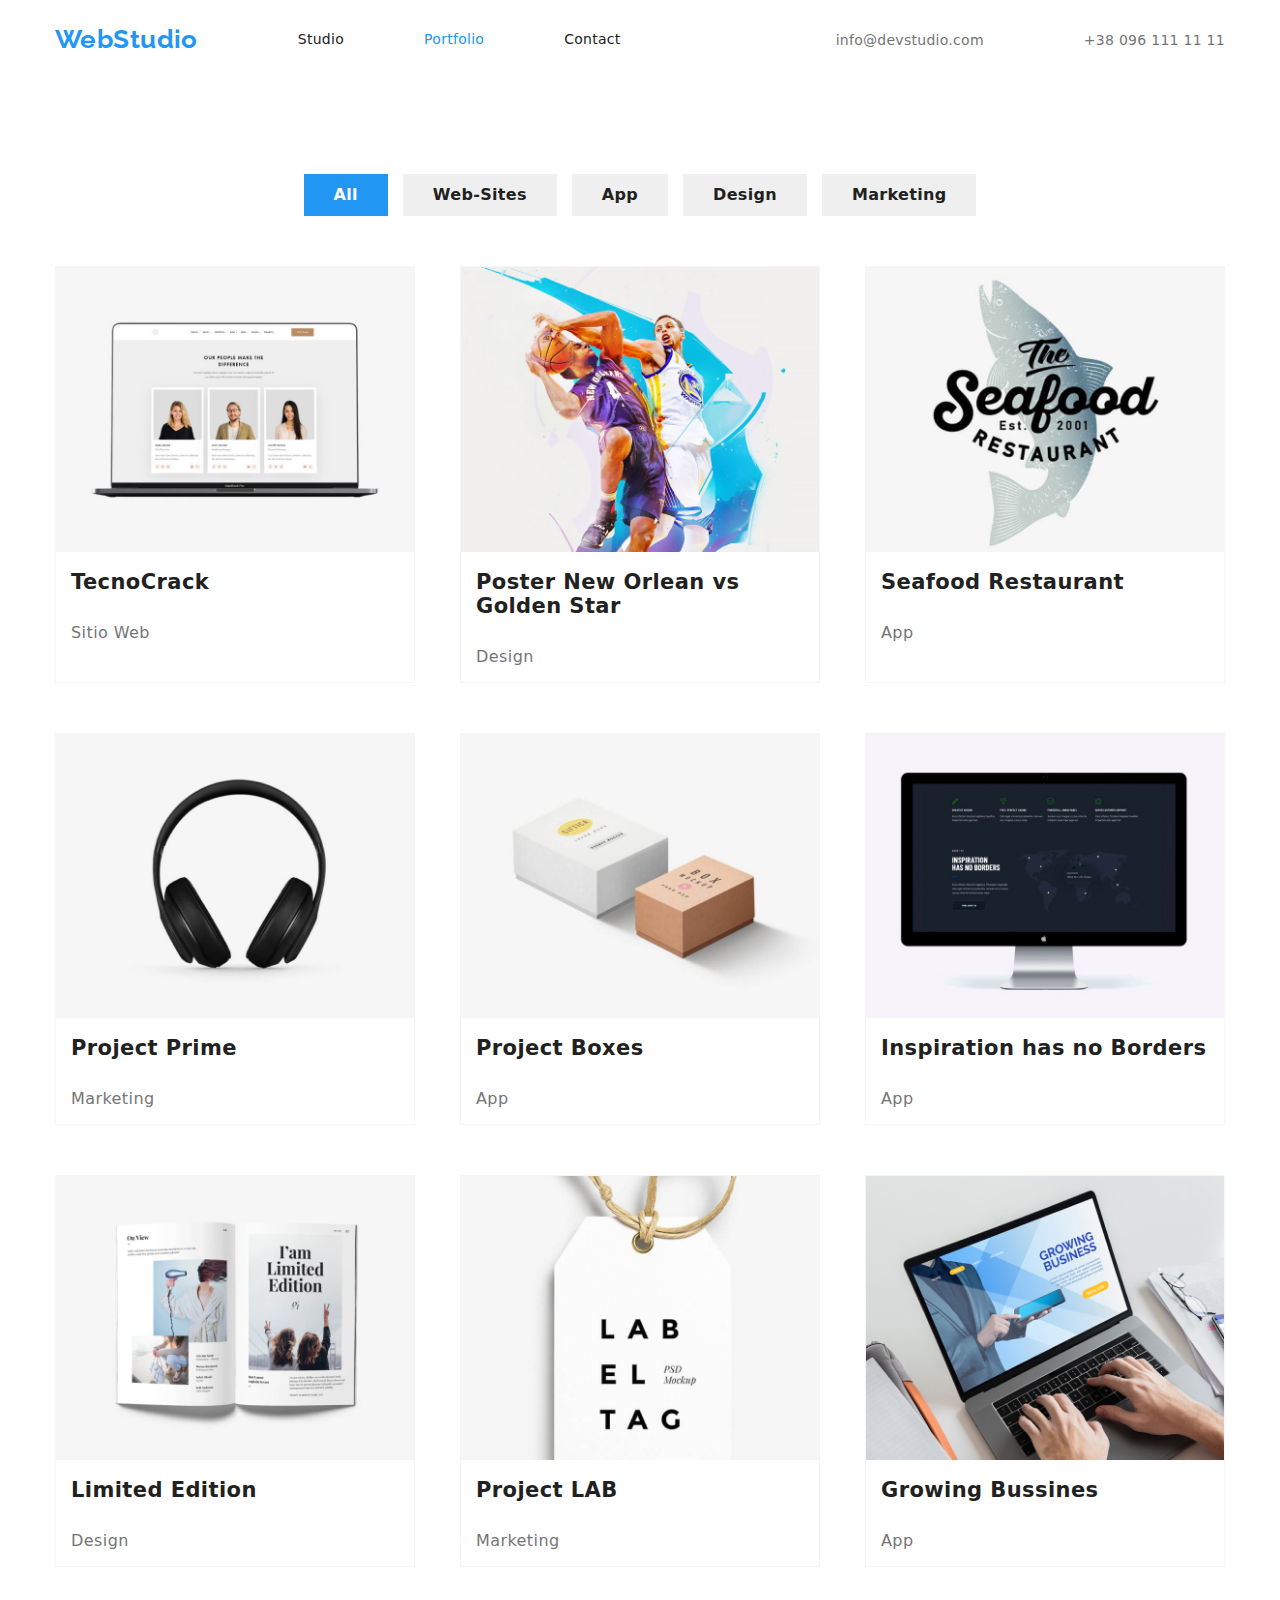
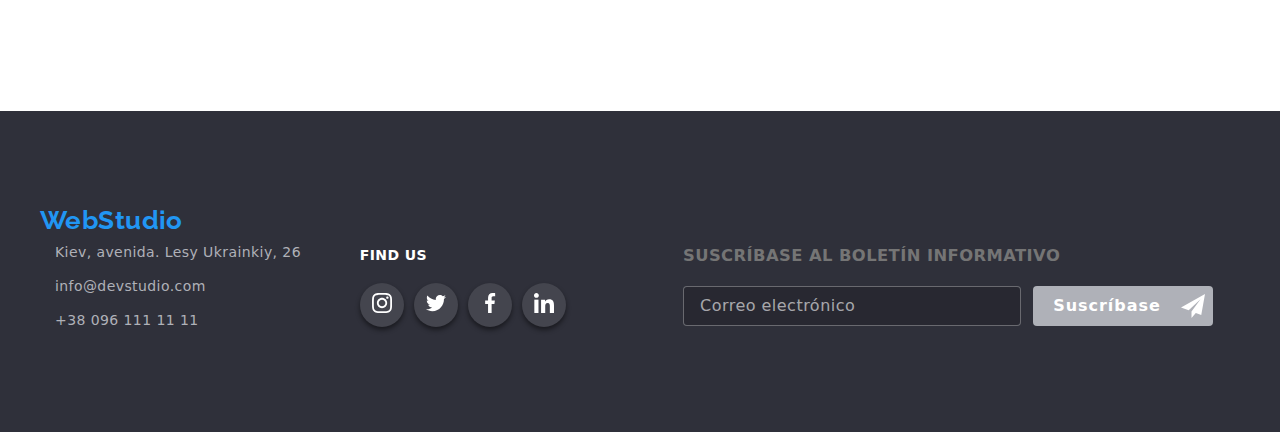
==== portfolio.html @ a37c8a5b "se agrego compnentes sass a goit 7" ====
<!DOCTYPE html>
<html lang="en">
  <head>
    <meta charset="UTF-8" />
    <meta http-equiv="X-UA-Compatible" content="IE=edge" />
    <meta name="viewport" content="width=device-width, initial-scale=1.0" />
    <title>WebStudio</title>
    <link rel="stylesheet" href="./css/main.min.css" />
    <!-- <link rel="stylesheet" href="node_modules/modern-normalize/modern-normalize.css"/> -->
    <link rel="stylesheet" href="./css/modern-normalize.css">
  </head>

  <body class="portfolio-main">
    <!-- Header section -->
    <header class="page-header">
      <div class="container">
        <nav>
          <!-- Logo  -->
          <a class="logo" href="./index.html">WebStudio</a>
          <!-- menu  -->
          <ul class="nav-menu list">
            <li><a class="page" href="./index.html">studio</a></li>
            <li>
              <a class="page current" href="./portfolio.html">portfolio</a>
            </li>
            <li><a class="page" href="">contact</a></li>
          </ul>
        </nav>
        <!-- contacts  -->
        <ul class="contacts-menu list">
          <li>
            <a class="item" href="#">
              <svg class="icon email">
                <use href="./images/SVG/sprite-sheet.svg#email"></use>
              </svg>
              info@devstudio.com
            </a>
          </li>

          <li>
            <a class="item" href="#">
              <svg class="icon smartphone">
                <use href="./images/SVG/sprite-sheet.svg#smartphone"></use>
              </svg>
              +38 096 111 11 11
            </a>
          </li>
        </ul>
      </div>
    </header>

    <main>
      <section class="portfolio">
        <div class="container">
          <!-- Menu tabs  -->
          <ul class="menu list">
            <li><button class="button current" type="button">All</button></li>
            <li><button class="button" type="button">Web-Sites</button></li>
            <li><button class="button" type="button">App</button></li>
            <li><button class="button" type="button">Design</button></li>
            <li><button class="button" type="button">Marketing</button></li>
          </ul>

          <!-- card list  -->
          <ul class="list cards">
            <li>
              <a href="#" class="link">
                <div class="box">
                  <img
                    src="./images/img_portfolio1.jpg"
                    alt="TecnoCrack website"
                    width="370"
                  />

                  <div class="overlay">
                    <p>
                      <code
                        >Technoduck is a state-of-the-art coronavirus
                        distribution platform. Companies use this platform for
                        hola espionage and attacks on competitors' secure
                        servers.</code
                      >
                    </p>
                  </div>
                </div>

                <h2 class="portfolio-title">TecnoCrack</h2>
                <p class="portfolio-text">Sitio Web</p>
              </a>
            </li>

            <li>
              <a href="#" class="link">
                <div class="box">
                  <img
                    src="./images/img_portfolio2.jpg"
                    alt="Poster New Orlean vs Golden Star"
                    width="370%"
                  />

                  <div class="overlay"></div>
                </div>

                <h2 class="portfolio-title">
                  Poster New Orlean vs Golden Star
                </h2>
                <p class="portfolio-text">Design</p>
              </a>
            </li>

            <li>
              <a href="#" class="link">
                <div class="box">
                  <img
                    src="./images/img_portfolio3.jpg"
                    alt="Seafood Restaurant App"
                    width="370%"
                  />

                  <div class="overlay"></div>
                </div>

                <h2 class="portfolio-title">Seafood Restaurant</h2>
                <p class="portfolio-text">App</p>
              </a>
            </li>

            <li>
              <a href="#" class="link">
                <div class="box">
                  <img
                    src="./images/img_portfolio4.jpg"
                    alt="Project Prime Marketing"
                    width="370%"
                  />

                  <div class="overlay"></div>
                </div>

                <h2 class="portfolio-title">Project Prime</h2>
                <p class="portfolio-text">Marketing</p>
              </a>
            </li>

            <li>
              <a href="#" class="link">
                <div class="box">
                  <img
                    src="./images/img_portfolio5.jpg"
                    alt="Project Prime Marketing"
                    width="370%"
                  />

                  <div class="overlay"></div>
                </div>

                <h2 class="portfolio-title">Project Boxes</h2>
                <p class="portfolio-text">App</p>
              </a>
            </li>

            <li>
              <a href="#" class="link">
                <div class="box">
                  <img
                    src="./images/img_portfolio6.jpg"
                    alt="Project Prime Marketing"
                    width="370%"
                  />

                  <div class="overlay"></div>
                </div>
                <h2 class="portfolio-title">Inspiration has no Borders</h2>
                <p class="portfolio-text">App</p>
              </a>
            </li>

            <li>
              <a href="#" class="link">
                <div class="box">
                  <img
                    src="./images/img_portfolio7.jpg"
                    alt="Project Prime Marketing"
                    width="370%"
                  />

                  <div class="overlay"></div>
                </div>
                <h2 class="portfolio-title">Limited Edition</h2>
                <p class="portfolio-text">Design</p>
              </a>
            </li>

            <li>
              <a href="#" class="link">
                <div class="box">
                  <img
                    src="./images/img_portfolio8.jpg"
                    alt="Project Prime Marketing"
                    width="370%"
                  />

                  <div class="overlay"></div>
                </div>
                <h2 class="portfolio-title">Project LAB</h2>
                <p class="portfolio-text">Marketing</p>
              </a>
            </li>

            <li>
              <a href="#" class="link">
                <div class="box">
                  <img
                    src="./images/img_portfolio9.jpg"
                    alt="Project Prime Marketing"
                    width="370%"
                  />

                  <div class="overlay"></div>
                </div>
                <h2 class="portfolio-title">Growing Bussines</h2>
                <p class="portfolio-text">App</p>
              </a>
            </li>
          </ul>
        </div>
      </section>
    </main>

    <footer>
      <a class="logo" href="">WebStudio</a>
      <div class="container">
        <address>
          <ul>
            <li>
              <a
                class="contact"
                href="#"
                target="_blank"
                rel="noopener noreferrer"
                >Kiev, avenida. Lesy Ukrainkiy, 26</a
              >
            </li>
            <li>
              <a class="contact" href="mailto:info@devstudio.com"
                >info@devstudio.com</a
              >
            </li>
            <li>
              <a class="contact" href="tel:380961111111">+38 096 111 11 11</a>
            </li>
          </ul>
        </address>
        <aside>
          <p>FIND US</p>
          <ul>
            <li>
              <a href="#">
                <svg class="icon" width="20" height="20">
                  <use href="./images/SVG/icons.svg#instagram"></use>
                </svg>
              </a>
            </li>
            <li>
              <a href="#">
                <svg class="icon" width="20" height="20">
                  <use href="./images/SVG/icons.svg#twitter"></use>
                </svg>
              </a>
            </li>
            <li>
              <a href="#">
                <svg class="icon" width="20" height="20">
                  <use href="./images/SVG/icons.svg#facebook"></use>
                </svg>
              </a>
            </li>
            <li>
              <a href="#">
                <svg class="icon" width="20" height="20">
                  <use href="./images/SVG/icons.svg#linkedin"></use>
                </svg>
              </a>
            </li>
          </ul>
        </aside>

        <aside class="subscribe">
          <h3 id="subscribe">SUSCRÍBASE AL BOLETÍN INFORMATIVO</h3>
          <form class="subscribe_form" name="subscribe_form" autocomplete="on">
            <label for="subs-email"></label>
            <input
              id="subs_email"
              class="subs__email"
              type="email"
              name="subs_email"
              placeholder="Correo electrónico"
            />
            <button class="subs__button" type="submit">
              Suscríbase
              <svg
                class="subs__icon"
                xmlns="http://www.w3.org/2000/svg"
                width="24px"
                height="24px"
              >
                <use href="./images/SVG/icons.svg#sendicon"></use>
              </svg>
            </button>
          </form>
        </aside>
      </div>
    </footer>
  </body>
</html>
---- css/main.min.css ----
@import url("https://fonts.googleapis.com/css2?family=Raleway:wght@700&display=swap");
@import url("https://fonts.googleapis.com/css2?family=Roboto:wght@400;500;700;900&display=swap");
/*  variables root colores  */
:root {
  --accent-color: #2196f3;
  --accent-color-hover: #188ce8;
  --background-black-1: #21303a;
  --background-black-2: #2f303a;
  --background-black-240Perc: hsla(235, 10%, 21%, 0.4);
  --primary-black-color: #212121;
  --primary-text-color: #757575;
  --primary-white-color: #ffffff;
  --primary-white-60Perc: hsla(0, 0%, 100%, 0.6);
  --primary-white-10Perc: hsla(0, 0%, 100%, 0.1);
  --gray-1: #f5f4fa;
  --gray-2: #afb1b8;
  --black-1: #000000;
  --container-padding: calc((100% - 1200px) / 2);
}

/* ----------- Benefits section ----------- */
.benefits .container .benefits-list {
  flex-wrap: wrap;
  align-items: flex-start;
  justify-content: space-between;
  display: flex;
}
.benefits .container .benefits-list li {
  list-style: none;
  width: 270px;
}
.benefits .container .benefits-list li div {
  display: flex;
  align-items: center;
  justify-content: center;
  background-color: var(--gray-1);
  border-radius: 15px;
  height: 120px;
  margin-bottom: 15px;
  width: 270px;
}
.benefits .container .benefits-list li div .icon-benefit {
  width: 70px;
  height: 70px;
}

.benefits .container .benefits-list .benefits .container .benefits-list li .title {
  height: 50px;
  text-transform: uppercase;
  color: var(--primary-black-color);
}

/****************************************efecto cajas superposicion****/
.box {
  position: relative;
  margin-left: auto;
  margin-right: auto;
  overflow: hidden;
}
.box:hover .overlay {
  transform: translatex(0);
}

.overlay {
  position: absolute;
  top: 0;
  left: 0;
  width: 100%;
  height: 100%;
  background: rgba(33, 150, 243, 0.9);
  transform: translatey(110%);
  transition: transform 250ms cubic-bezier(0.4, 0, 0.2, 1);
}
.overlaycode {
  font-family: "Roboto";
  font-style: normal;
  font-weight: 400;
  font-size: 18px;
  line-height: 28px;
  /* or 156% */
  letter-spacing: 0.03em;
  color: #ffffff;
}

/*estilo botones */
.button-primary {
  cursor: pointer;
  background-color: var(--accent-color);
  color: var(--primary-white-color);
  font-size: 16px;
  font-weight: 700;
  border: none;
  outline: none;
  text-transform: capitalize;
  padding: 10px 20px;
}
.button-primary:hover {
  background-color: var(--accent-color-hover);
}

/*----------- Regular Costumers -----------*/
.customers .container h2 {
  color: var(--primary-black-color);
  font-size: 32px;
  font-weight: 700px;
  padding: 30px 0;
  text-align: center;
}

.customers .container ul {
  display: flex;
  align-items: center;
  justify-content: space-between;
  list-style: none;
}
.customers .container ul li {
  display: flex;
  align-items: center;
  justify-content: center;
  flex-wrap: wrap;
  border: solid 1px var(--gray-2);
  border-radius: 5px;
  cursor: pointer;
  height: 92px;
  width: 170px;
}
.customers .container ul li:hover {
  border: solid 1px var(--accent-color);
}

.customers .container ul li .icon-customer {
  fill: var(--gray-2);
}

.customers .container ul li:hover .icon-customer {
  fill: var(--accent-color);
}

/*----------- footer section ----------- */
footer {
  padding: 94px var(--container-padding);
  background-color: var(--background-black-2);
}
footer .container {
  display: flex;
  align-items: flex-start;
  justify-content: space-between;
  align-items: center;
  height: 100%;
  gap: 20px;
}
footer .container aside p {
  color: var(--primary-white-color);
  font-weight: 700;
  margin-bottom: 20px;
}
footer .container aside ul {
  display: flex;
  align-items: center;
  list-style: none;
  gap: 10px;
}
footer .container aside ul li {
  display: flex;
  align-items: center;
  justify-content: center;
  background-color: var(--primary-white-10Perc);
  border-radius: 25px;
  box-shadow: hsla(0deg, 0%, 0%, 0.479) 0 3px 5px;
  cursor: pointer;
  height: 44px;
  width: 44px;
}
footer .container aside ul li .icon {
  fill: var(--primary-white-color);
}
footer .container aside ul li:hover {
  background-color: var(--accent-color);
}
footer .container address ul {
  list-style: none;
}
footer .container .logo {
  padding-left: 15px;
  color: var(--primary-white-color);
}
footer .container .logo:hover {
  color: var(--accent-color);
}

footer .container address .contact {
  display: block;
  color: var(--gray-2);
  font-style: normal;
  font-weight: 400;
  font-size: 14px;
  line-height: 1.71;
  text-decoration: none;
  padding: 5px 0;
}
footer .container address .contact:hover {
  color: var(--primary-white-color);
}

/* ----------- Header section ----------- */
header {
  height: 80px;
}
header .container {
  display: flex;
  justify-content: space-between;
  align-items: center;
  height: 100%;
}
header .container nav {
  display: flex;
  align-items: center;
  gap: 100px;
}
header .container nav .logo {
  color: var(--accent-color);
  font-family: "Raleway", sans-serif;
  font-size: 26px;
  font-weight: 700;
  line-height: 1.2;
  text-decoration: none;
}
header .container nav .nav-menu {
  display: flex;
  list-style: none;
  gap: 80px;
}
header .container nav .nav-menu .page {
  color: var(--primary-black-color);
  font-weight: 500;
  font-size: 14px;
  line-height: 1.4;
  letter-spacing: 0.02em;
  text-decoration: none;
  text-transform: capitalize;
}
header .container .contacts-menu {
  display: flex;
  list-style: none;
  gap: 80px;
}
header .container .contacts-menu li .item {
  display: flex;
  align-items: center;
  gap: 10px;
  color: var(--primary-text-color);
  font-weight: 500;
  font-size: 14px;
  line-height: 20px;
  letter-spacing: 0.02em;
  text-decoration: none;
  height: 20px;
}
header .container .contacts-menu li .item .icon.email {
  fill: var(--primary-text-color);
  width: 20px;
  height: 12px;
}
header .container .contacts-menu li .item .icon.smartphone {
  fill: var(--primary-text-color);
  width: 10px;
  height: 17px;
}

header .container nav .nav-menu .page:hover,
header .container nav .nav-menu .page:focus,
header .container nav .nav-menu .page.current,
header .container .contacts-menu li .item:hover,
header .container .contacts-menu li .item:focus,
header .container .contacts-menu li .item:hover .icon {
  color: var(--accent-color);
  fill: #03a9f4;
}

/* ----------- Hero section ----------- */
.hero {
  background: url("../images/img_hero.jpg");
  background-blend-mode: overlay;
  padding: 200px var(--container-padding);
  position: relative;
  text-align: center;
}
.hero .hero-title {
  width: 500px;
  margin: 20px auto;
  color: var(--primary-white-color);
  font-size: 44px;
  text-transform: capitalize;
  position: relative;
  z-index: 2;
}
.hero .hero button {
  /* position: relative;  */
  /* margin: 8px; */
  z-index: 2;
}
.hero .overlay {
  position: absolute;
  top: 0;
  left: 0;
  background-color: var(--background-black-240Perc);
  height: 100%;
  width: 100%;
}

/*************ventana modal***************************/
.backdrop {
  width: 100%;
  height: 100%;
  z-index: 2;
  background-color: rgba(0, 0, 0, 0.5);
  transition: opacity 250ms cubic-bezier(0.4, 0, 0.2, 1), visibility 250ms cubic-bezier(0.4, 0, 0.2, 1);
  position: fixed;
  top: 0;
  left: 0;
}

.backdrop.is-hidden {
  visibility: hidden;
  opacity: 0;
  pointer-events: none;
}

.modal {
  width: 528px;
  height: 598px;
  background-color: #fff;
  box-shadow: 0px 1px 3px rgba(0, 0, 0, 0.12), 0px 1px 1px rgba(0, 0, 0, 0.14), 0px 2px 1px rgba(0, 0, 0, 0.2);
  border-radius: 4px;
  position: absolute;
  top: 20px;
  left: 50%;
  transform: translateX(-50%);
  z-index: 3;
}

.modal__close {
  font-weight: 500;
  background-color: var(--gray-1);
  width: 30px;
  height: 30px;
  border: 1px solid rgba(0, 0, 0, 0.1);
  border-radius: 50%;
  cursor: pointer;
  position: absolute;
  top: 8px;
  right: 8px;
}

.modal__close:hover {
  color: var(--accent-color);
}

.form {
  display: flex;
  flex-direction: column;
  margin: 40px;
  position: relative;
}

.form-title {
  font-weight: 700;
  font-size: 20px;
  text-align: center;
  line-height: 23px;
  letter-spacing: 0.03em;
  margin-bottom: 12px;
}

.form__label {
  font-weight: 400;
  font-size: 12px;
  line-height: 14px;
  letter-spacing: 0.01em;
  color: var(--gray-2);
}

.form__input {
  border: 1px solid rgba(33, 33, 33, 0.2);
  border-radius: 4px;
  width: 448px;
  height: 40px;
  padding-left: 42px;
  padding-right: 5px;
  margin-top: 4px;
  margin-bottom: 10px;
  outline: none;
}

.form__person-icon {
  position: absolute;
  left: 15px;
  top: 67px;
  fill: var(--primary-text-color);
}

.form__tel-icon {
  position: absolute;
  left: 15px;
  top: 135px;
  fill: var(--primary-text-color);
}

.form__envelope-icon {
  position: absolute;
  left: 15px;
  top: 203px;
  fill: var(--primary-text-color);
}

.form__input:hover,
.form__input:focus {
  border: 1px solid var(--accent-color);
}

.form__input:hover + .form__person-icon,
.form__input:focus + .form__person-icon {
  fill: var(--accent-color);
}

.form__input:hover + .form__tel-icon,
.form__input:focus + .form__tel-icon {
  fill: var(--accent-color);
}

.form__input:hover + .form__envelope-icon,
.form__input:focus + .form__envelope-icon {
  fill: var(--accent-color);
}

.form__textarea {
  border: 1px solid var(--gray-2);
  border-radius: 4px;
  width: 448px;
  height: 120px;
  padding: 12px 16px;
  margin-top: 4px;
  resize: vertical;
  outline: none;
}

.form__textarea::placeholder {
  font-weight: 400;
  font-size: 12px;
  line-height: 14px;
  letter-spacing: 0.01em;
  color: var(--primary-text-color);
}

.form__textarea:hover,
.form__textarea:focus {
  border: 1px solid var(--accent-color);
}

.form__tyc {
  display: flex;
  justify-content: center;
  align-items: flex-start;
  margin-top: 25px;
  margin-left: 20px;
}

.form__checkbox {
  width: 20px;
  height: 19px;
  margin-top: 1px;
  margin-right: 9px;
}

.form__checkbox:checked::before {
  content: "";
  display: inline-block;
  width: 19px;
  height: 19px;
  background-color: var(--accent-color);
  background-image: url("data:image/svg+xml,%0A%3Csvg xmlns='http://www.w3.org/2000/svg' width='18' height='18' viewBox='0 0 10 10'%3E%3Cg class='nc-icon-wrapper' stroke-width='1' fill='%23555555'%3E%3Cpath fill='none' stroke='%23FFFFFF' stroke-linecap='round' stroke-linejoin='round' stroke-miterlimit='10' data-cap='butt' d='M2.83 4.72l1.58 1.58 2.83-2.83'/%3E%3C/g%3E%3C/svg%3E");
  background-position: center;
  border: 2px solid white;
  border-radius: 4px;
  padding: 1px;
}

.form__terms-conditions {
  text-align: start;
  font-weight: 400;
  font-size: 14px;
  line-height: 24px;
  letter-spacing: 0.03em;
  color: var(--gray-2);
}

.form__button {
  display: flex;
  align-items: center;
  justify-content: center;
  margin-left: auto;
  margin-right: auto;
  margin-top: 5px;
  width: 200px;
  height: 50px;
  color: #fff;
  border: none;
  border-radius: 4px;
  background-color: var(--primary-text-color);
  font-weight: 700;
  font-size: 16px;
  line-height: 30px;
  letter-spacing: 0.06em;
  text-align: center;
}

.form__button:hover {
  box-shadow: 0px 4px 4px rgba(0, 0, 0, 0.15);
  cursor: pointer;
  background-color: var(--accent-color);
}

/*----------- Portfolio section -----------*/
.portfolio .menu {
  display: flex;
  align-items: center;
  justify-content: center;
  gap: 15px;
  margin-bottom: 50px;
  list-style: none;
}
.portfolio .menu li button {
  border: none;
  outline: none;
  color: var(--primary-black-color);
  font-weight: 700;
  font-size: 16px;
  line-height: 1.4;
  letter-spacing: 0.02em;
  padding: 10px 30px;
  text-decoration: none;
  text-transform: capitalize;
}
.portfolio .menu li button:hover {
  box-shadow: rgba(82, 82, 82, 0.3) 0 3px 5px;
}

.portfolio .cards {
  justify-content: space-between;
  flex-wrap: wrap;
  display: flex;
}
.portfolio .cards li {
  margin-bottom: 50px;
  width: 360px;
  border: solid 1px var(--gray-1);
  list-style: none;
}
.portfolio .cards li a h2 {
  color: var(--primary-black-color);
  padding: 15px;
}
.portfolio .cards li a p {
  color: var(--primary-text-color);
  font-size: 16px;
  padding: 15px;
}
.portfolio .cards li a img {
  width: 100%;
}
.portfolio .cards li:hover {
  box-shadow: rgba(82, 82, 82, 0.3) 0 3px 5px;
}

.portfolio .menu li button:hover,
.portfolio .menu li button.current {
  color: var(--primary-white-color);
  background-color: var(--accent-color);
}

/*----------- OurTeam section -----------*/
.team-section {
  background-color: var(--gray-1);
}
.team-section .container h2 {
  color: var(--primary-black-color);
  font-size: 32px;
  font-weight: 700px;
  padding: 30px 0;
  text-align: center;
}
.team-section .container .team-cards {
  display: flex;
  justify-content: space-between;
  flex-wrap: wrap;
  align-items: flex-end;
}
.team-section .container .team-cards li {
  background-color: var(--primary-white-color);
  text-align: center;
  list-style: none;
}
.team-section .container .team-cards li h3 {
  margin: 20px 0 10px 0;
}
.team-section .container .team-cards li p {
  margin-bottom: 30px;
}
.team-section .container .team-cards li ul {
  display: flex;
  align-items: center;
  justify-content: center;
  gap: 15px;
  padding: 10px 20px;
  margin-bottom: 20px;
}
.team-section .container .team-cards li ul li {
  display: block;
  width: 35px;
  height: 35px;
  border-radius: 25px;
}
.team-section .container .team-cards li ul li a {
  display: flex;
  align-items: center;
  justify-content: center;
  border-radius: 25px;
  height: 35px;
  width: 35px;
}
.team-section .container .team-cards li ul li a .icon {
  width: 20px;
  height: 20px;
  fill: var(--primary-text-color);
}

.team-section .container .team-cards li ul li:hover a {
  background-color: var(--accent-color);
}

.team-section .container .team-cards li ul li:hover a .icon {
  fill: var(--primary-white-color);
}

/* ----------- What we do----------- */
.what-we-do .container h2 {
  color: var(--primary-black-color);
  font-size: 32px;
  font-weight: 700px;
  padding: 30px 0;
  text-align: center;
}

.what-we-do .container ul {
  display: flex;
  align-items: center;
  justify-content: space-between;
  flex-wrap: wrap;
}
.what-we-do .container ul li {
  list-style: none;
  width: 360px;
}

/*********************************subscribe***************************/
.subscribe {
  display: flex;
  flex-direction: column;
  align-items: flex-start;
  padding-left: 5%;
  gap: 20px;
}

.subscribe_form {
  display: flex;
  align-items: center;
  gap: 12px;
  position: relative;
  left: -12px;
}

.subs__email {
  width: 338px;
  height: 40px;
  padding: 15px 16px;
  border-radius: 4px;
  background-color: rgba(0, 0, 0, 0.15);
  border: 1px solid rgba(255, 255, 255, 0.3);
}

.subs__email::placeholder {
  color: rgba(255, 255, 255, 0.6);
  font-weight: 400;
  font-size: 16px;
  line-height: 20px;
  letter-spacing: 0.03em;
}

.subs__button {
  width: 180px;
  height: 40px;
  padding-left: 12px;
  fill: #fff;
  color: #fff;
  background-color: var(--gray-2);
  border: none;
  border-radius: 4px;
  font-weight: 700;
  font-size: 16px;
  line-height: 30px;
  letter-spacing: 0.06em;
  display: flex;
  justify-content: center;
  align-items: center;
  gap: 20px;
}

.subs__button:hover {
  background-color: var(--accent-color-hover);
  box-shadow: 0px 4px 4px rgba(191, 189, 204, 0.15);
}

.subs__icon {
  color: var(--primary-white-color);
}

* {
  margin: 0;
  padding: 0;
  box-sizing: border-box;
}

body {
  background-color: var(--primary-white-color);
  color: var(--primary-text-color);
  font-family: "Roboto", sans-serif;
  font-size: 14px;
  letter-spacing: 0.03em;
}

a {
  text-decoration: none;
}

section {
  padding: 94px 0;
}

.container {
  padding: 0 15px;
  max-width: 1200px;
  margin: 0 auto;
}

.logo {
  color: var(--accent-color);
  font-family: "Raleway", sans-serif;
  font-size: 26px;
  font-weight: 700;
  line-height: 1.2;
  text-decoration: none;
}

.logo-black {
  color: var(--logo-black);
}

.logo-white {
  color: var(--primary-white-color);
}

.section > h2 {
  color: var(--primary-black-color);
  font-size: 32px;
  font-weight: 700px;
  padding: 30px 0;
  text-align: center;
}

.no-top-pading {
  padding-top: 0;
}

/*# sourceMappingURL=main.min.css.map */
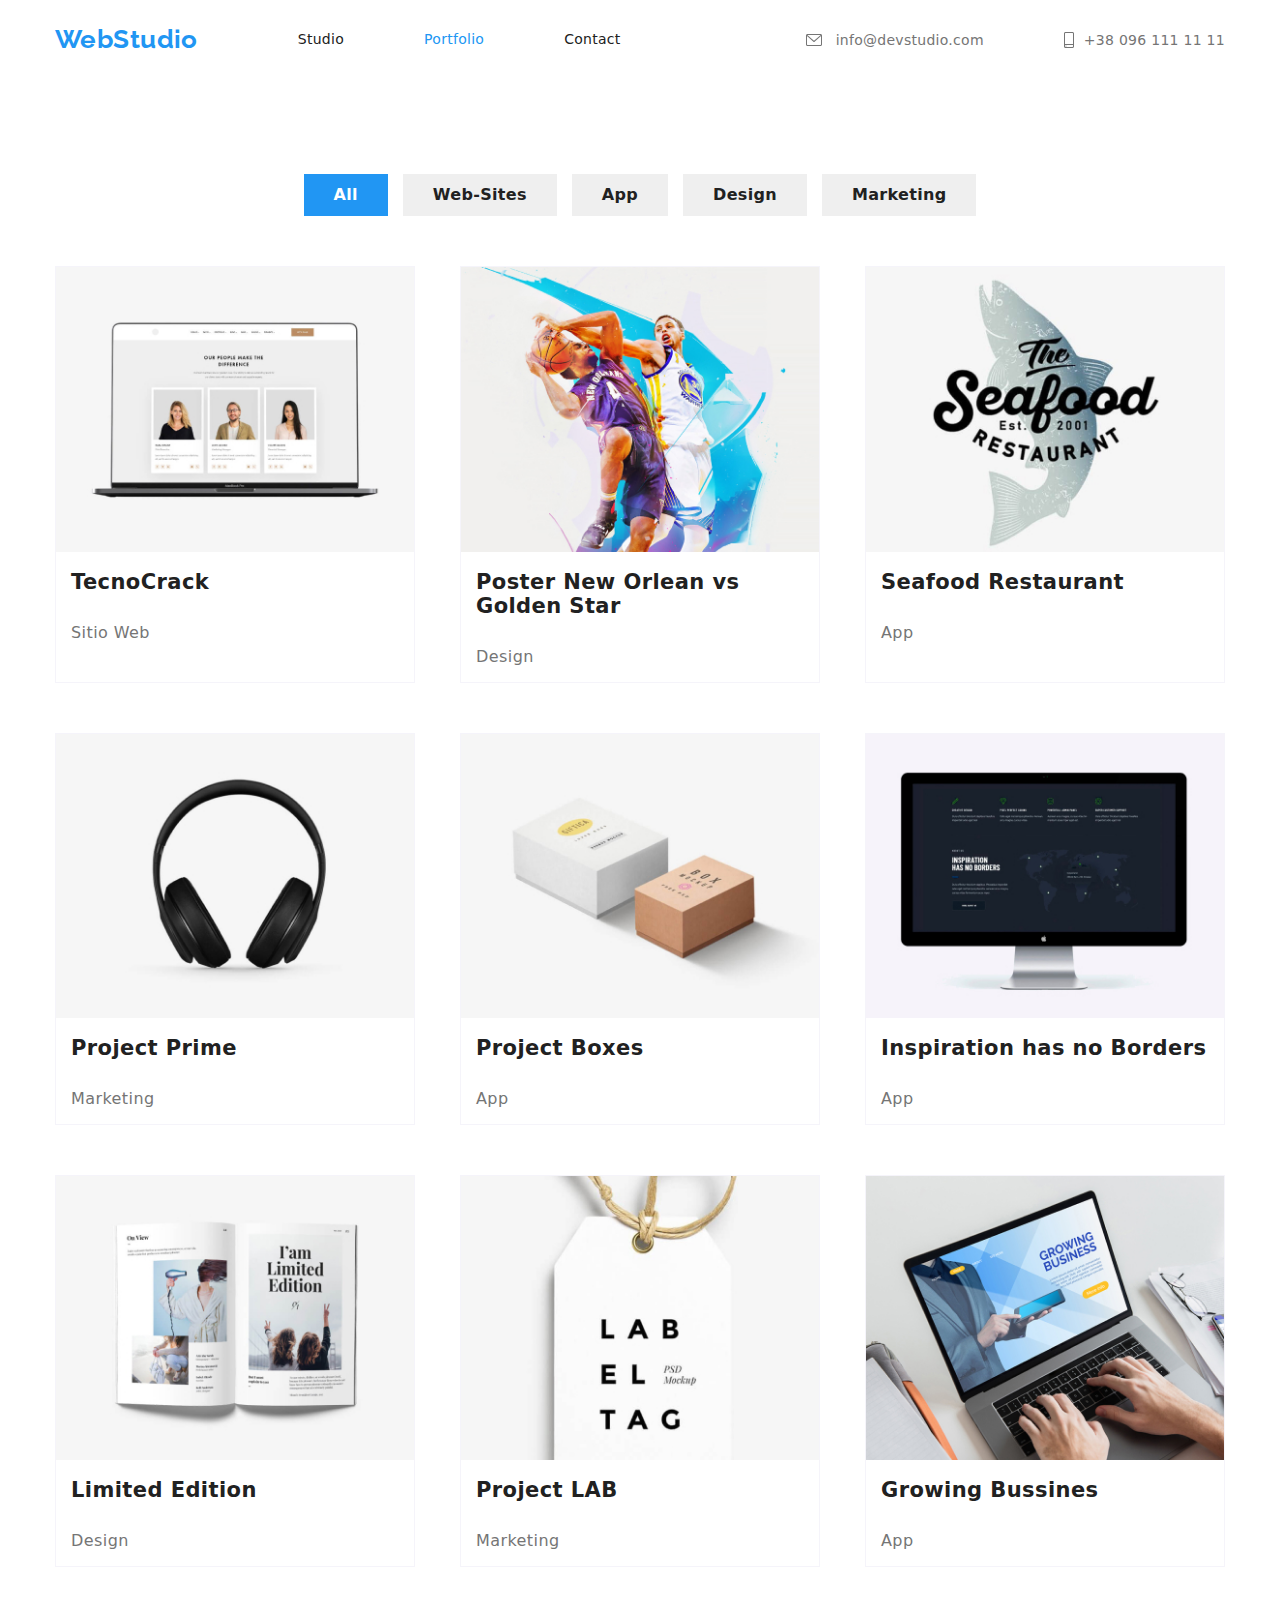
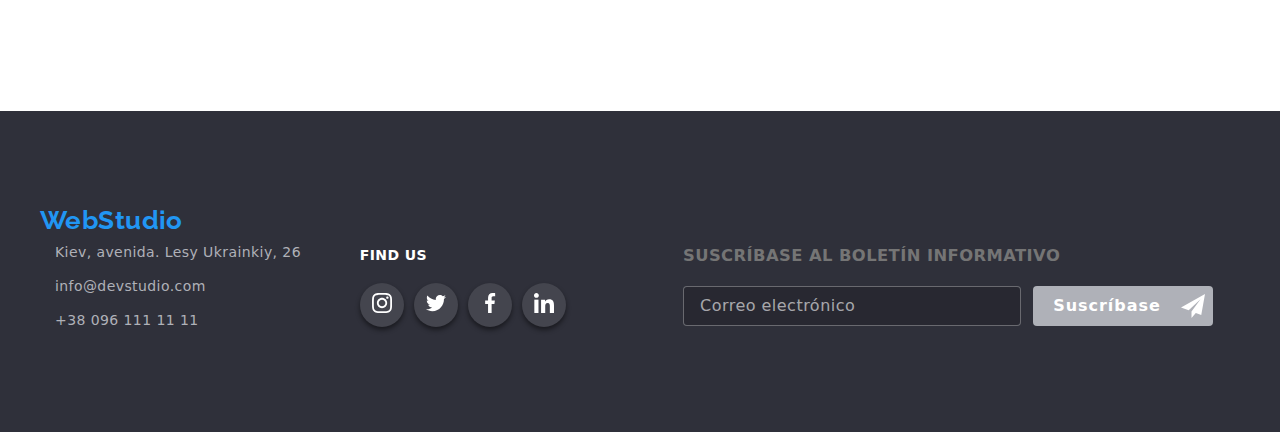
==== commit 04a4c2bd: "cambios finales goit 7" ====
--- a/portfolio.html
+++ b/portfolio.html
@@ -12,13 +12,13 @@
 
   <body class="portfolio-main">
     <!-- Header section -->
-    <header class="page-header">
+    <header class="page__header">
       <div class="container">
         <nav>
           <!-- Logo  -->
           <a class="logo" href="./index.html">WebStudio</a>
           <!-- menu  -->
-          <ul class="nav-menu list">
+          <ul class="nav__menu list">
             <li><a class="page" href="./index.html">studio</a></li>
             <li>
               <a class="page current" href="./portfolio.html">portfolio</a>
@@ -27,11 +27,11 @@
           </ul>
         </nav>
         <!-- contacts  -->
-        <ul class="contacts-menu list">
+        <ul class="contacts__menu list">
           <li>
             <a class="item" href="#">
               <svg class="icon email">
-                <use href="./images/SVG/sprite-sheet.svg#email"></use>
+                <use href="./images/SVG/icons.svg#email"></use>
               </svg>
               info@devstudio.com
             </a>
@@ -40,7 +40,7 @@
           <li>
             <a class="item" href="#">
               <svg class="icon smartphone">
-                <use href="./images/SVG/sprite-sheet.svg#smartphone"></use>
+                <use href="./images/SVG/icons.svg#smartphone"></use>
               </svg>
               +38 096 111 11 11
             </a>
@@ -84,8 +84,8 @@
                   </div>
                 </div>
 
-                <h2 class="portfolio-title">TecnoCrack</h2>
-                <p class="portfolio-text">Sitio Web</p>
+                <h2 class="portfolio__title">TecnoCrack</h2>
+                <p class="portfolio__text">Sitio Web</p>
               </a>
             </li>
 
@@ -101,10 +101,10 @@
                   <div class="overlay"></div>
                 </div>
 
-                <h2 class="portfolio-title">
+                <h2 class="portfolio__title">
                   Poster New Orlean vs Golden Star
                 </h2>
-                <p class="portfolio-text">Design</p>
+                <p class="portfolio__text">Design</p>
               </a>
             </li>
 
@@ -120,8 +120,8 @@
                   <div class="overlay"></div>
                 </div>
 
-                <h2 class="portfolio-title">Seafood Restaurant</h2>
-                <p class="portfolio-text">App</p>
+                <h2 class="portfolio__title">Seafood Restaurant</h2>
+                <p class="portfolio__text">App</p>
               </a>
             </li>
 
@@ -137,8 +137,8 @@
                   <div class="overlay"></div>
                 </div>
 
-                <h2 class="portfolio-title">Project Prime</h2>
-                <p class="portfolio-text">Marketing</p>
+                <h2 class="portfolio__title">Project Prime</h2>
+                <p class="portfolio__text">Marketing</p>
               </a>
             </li>
 
@@ -154,8 +154,8 @@
                   <div class="overlay"></div>
                 </div>
 
-                <h2 class="portfolio-title">Project Boxes</h2>
-                <p class="portfolio-text">App</p>
+                <h2 class="portfolio__title">Project Boxes</h2>
+                <p class="portfolio__text">App</p>
               </a>
             </li>
 
@@ -170,8 +170,8 @@
 
                   <div class="overlay"></div>
                 </div>
-                <h2 class="portfolio-title">Inspiration has no Borders</h2>
-                <p class="portfolio-text">App</p>
+                <h2 class="portfolio__title">Inspiration has no Borders</h2>
+                <p class="portfolio__text">App</p>
               </a>
             </li>
 
@@ -186,8 +186,8 @@
 
                   <div class="overlay"></div>
                 </div>
-                <h2 class="portfolio-title">Limited Edition</h2>
-                <p class="portfolio-text">Design</p>
+                <h2 class="portfolio__title">Limited Edition</h2>
+                <p class="portfolio__text">Design</p>
               </a>
             </li>
 
@@ -202,8 +202,8 @@
 
                   <div class="overlay"></div>
                 </div>
-                <h2 class="portfolio-title">Project LAB</h2>
-                <p class="portfolio-text">Marketing</p>
+                <h2 class="portfolio__title">Project LAB</h2>
+                <p class="portfolio__text">Marketing</p>
               </a>
             </li>
 
@@ -218,8 +218,8 @@
 
                   <div class="overlay"></div>
                 </div>
-                <h2 class="portfolio-title">Growing Bussines</h2>
-                <p class="portfolio-text">App</p>
+                <h2 class="portfolio__title">Growing Bussines</h2>
+                <p class="portfolio__text">App</p>
               </a>
             </li>
           </ul>
--- a/css/main.min.css
+++ b/css/main.min.css
@@ -19,17 +19,17 @@
 }
 
 /* ----------- Benefits section ----------- */
-.benefits .container .benefits-list {
+.benefits .container .benefits__list {
   flex-wrap: wrap;
   align-items: flex-start;
   justify-content: space-between;
   display: flex;
 }
-.benefits .container .benefits-list li {
+.benefits .container .benefits__list li {
   list-style: none;
   width: 270px;
 }
-.benefits .container .benefits-list li div {
+.benefits .container .benefits__list li div {
   display: flex;
   align-items: center;
   justify-content: center;
@@ -39,12 +39,12 @@
   margin-bottom: 15px;
   width: 270px;
 }
-.benefits .container .benefits-list li div .icon-benefit {
+.benefits .container .benefits__list li div .icon__benefit {
   width: 70px;
   height: 70px;
 }
 
-.benefits .container .benefits-list .benefits .container .benefits-list li .title {
+.title {
   height: 50px;
   text-transform: uppercase;
   color: var(--primary-black-color);
@@ -83,7 +83,7 @@
 }
 
 /*estilo botones */
-.button-primary {
+.button__primary {
   cursor: pointer;
   background-color: var(--accent-color);
   color: var(--primary-white-color);
@@ -94,7 +94,7 @@
   text-transform: capitalize;
   padding: 10px 20px;
 }
-.button-primary:hover {
+.button__primary:hover {
   background-color: var(--accent-color-hover);
 }
 
@@ -128,11 +128,11 @@
   border: solid 1px var(--accent-color);
 }
 
-.customers .container ul li .icon-customer {
+.customers .container ul li .icon__customer {
   fill: var(--gray-2);
 }
 
-.customers .container ul li:hover .icon-customer {
+.customers .container ul li:hover .icon__customer {
   fill: var(--accent-color);
 }
 
@@ -185,7 +185,7 @@
   color: var(--primary-white-color);
 }
 footer .container .logo:hover {
-  color: var(--accent-color);
+  fill: #188ce8;
 }
 
 footer .container address .contact {
@@ -225,12 +225,15 @@
   line-height: 1.2;
   text-decoration: none;
 }
-header .container nav .nav-menu {
+header .container nav .logo:hover {
+  color: #188ce8;
+}
+header .container nav .nav__menu {
   display: flex;
   list-style: none;
   gap: 80px;
 }
-header .container nav .nav-menu .page {
+header .container nav .nav__menu .page {
   color: var(--primary-black-color);
   font-weight: 500;
   font-size: 14px;
@@ -239,12 +242,15 @@
   text-decoration: none;
   text-transform: capitalize;
 }
-header .container .contacts-menu {
+header .container nav .nav__menu .page:hover {
+  color: var(--accent-color);
+}
+header .container .contacts__menu {
   display: flex;
   list-style: none;
   gap: 80px;
 }
-header .container .contacts-menu li .item {
+header .container .contacts__menu li .item {
   display: flex;
   align-items: center;
   gap: 10px;
@@ -256,23 +262,23 @@
   text-decoration: none;
   height: 20px;
 }
-header .container .contacts-menu li .item .icon.email {
+header .container .contacts__menu li .item .icon.email {
   fill: var(--primary-text-color);
   width: 20px;
   height: 12px;
 }
-header .container .contacts-menu li .item .icon.smartphone {
+header .container .contacts__menu li .item .icon.smartphone {
   fill: var(--primary-text-color);
   width: 10px;
   height: 17px;
 }
 
-header .container nav .nav-menu .page:hover,
-header .container nav .nav-menu .page:focus,
-header .container nav .nav-menu .page.current,
-header .container .contacts-menu li .item:hover,
-header .container .contacts-menu li .item:focus,
-header .container .contacts-menu li .item:hover .icon {
+header .container nav .nav__menu .page:hover,
+header .container nav .nav__menu .page:focus,
+header .container nav .nav__menu .page.current,
+header .container .contacts__menu li .item:hover,
+header .container .contacts__menu li .item:focus,
+header .container .contacts__menu li .item:hover .icon {
   color: var(--accent-color);
   fill: #03a9f4;
 }
@@ -579,34 +585,34 @@
 }
 
 /*----------- OurTeam section -----------*/
-.team-section {
+.team__section {
   background-color: var(--gray-1);
 }
-.team-section .container h2 {
+.team__section .container h2 {
   color: var(--primary-black-color);
   font-size: 32px;
   font-weight: 700px;
   padding: 30px 0;
   text-align: center;
 }
-.team-section .container .team-cards {
+.team__section .container .team__cards {
   display: flex;
   justify-content: space-between;
   flex-wrap: wrap;
   align-items: flex-end;
 }
-.team-section .container .team-cards li {
+.team__section .container .team__cards li {
   background-color: var(--primary-white-color);
   text-align: center;
   list-style: none;
 }
-.team-section .container .team-cards li h3 {
+.team__section .container .team__cards li h3 {
   margin: 20px 0 10px 0;
 }
-.team-section .container .team-cards li p {
+.team__section .container .team__cards li p {
   margin-bottom: 30px;
 }
-.team-section .container .team-cards li ul {
+.team__section .container .team__cards li ul {
   display: flex;
   align-items: center;
   justify-content: center;
@@ -614,13 +620,13 @@
   padding: 10px 20px;
   margin-bottom: 20px;
 }
-.team-section .container .team-cards li ul li {
+.team__section .container .team__cards li ul li {
   display: block;
   width: 35px;
   height: 35px;
   border-radius: 25px;
 }
-.team-section .container .team-cards li ul li a {
+.team__section .container .team__cards li ul li a {
   display: flex;
   align-items: center;
   justify-content: center;
@@ -628,22 +634,22 @@
   height: 35px;
   width: 35px;
 }
-.team-section .container .team-cards li ul li a .icon {
+.team__section .container .team__cards li ul li a .icon {
   width: 20px;
   height: 20px;
   fill: var(--primary-text-color);
 }
 
-.team-section .container .team-cards li ul li:hover a {
+.team__section .container .team__cards li ul li:hover a {
   background-color: var(--accent-color);
 }
 
-.team-section .container .team-cards li ul li:hover a .icon {
+.team__section .container .team__cards li ul li:hover a .icon {
   fill: var(--primary-white-color);
 }
 
 /* ----------- What we do----------- */
-.what-we-do .container h2 {
+.what__we-do .container h2 {
   color: var(--primary-black-color);
   font-size: 32px;
   font-weight: 700px;
@@ -651,13 +657,13 @@
   text-align: center;
 }
 
-.what-we-do .container ul {
+.what__we-do .container ul {
   display: flex;
   align-items: center;
   justify-content: space-between;
   flex-wrap: wrap;
 }
-.what-we-do .container ul li {
+.what__we-do .container ul li {
   list-style: none;
   width: 360px;
 }
@@ -761,11 +767,11 @@
   text-decoration: none;
 }
 
-.logo-black {
+.logo__black {
   color: var(--logo-black);
 }
 
-.logo-white {
+.logo__white {
   color: var(--primary-white-color);
 }
 
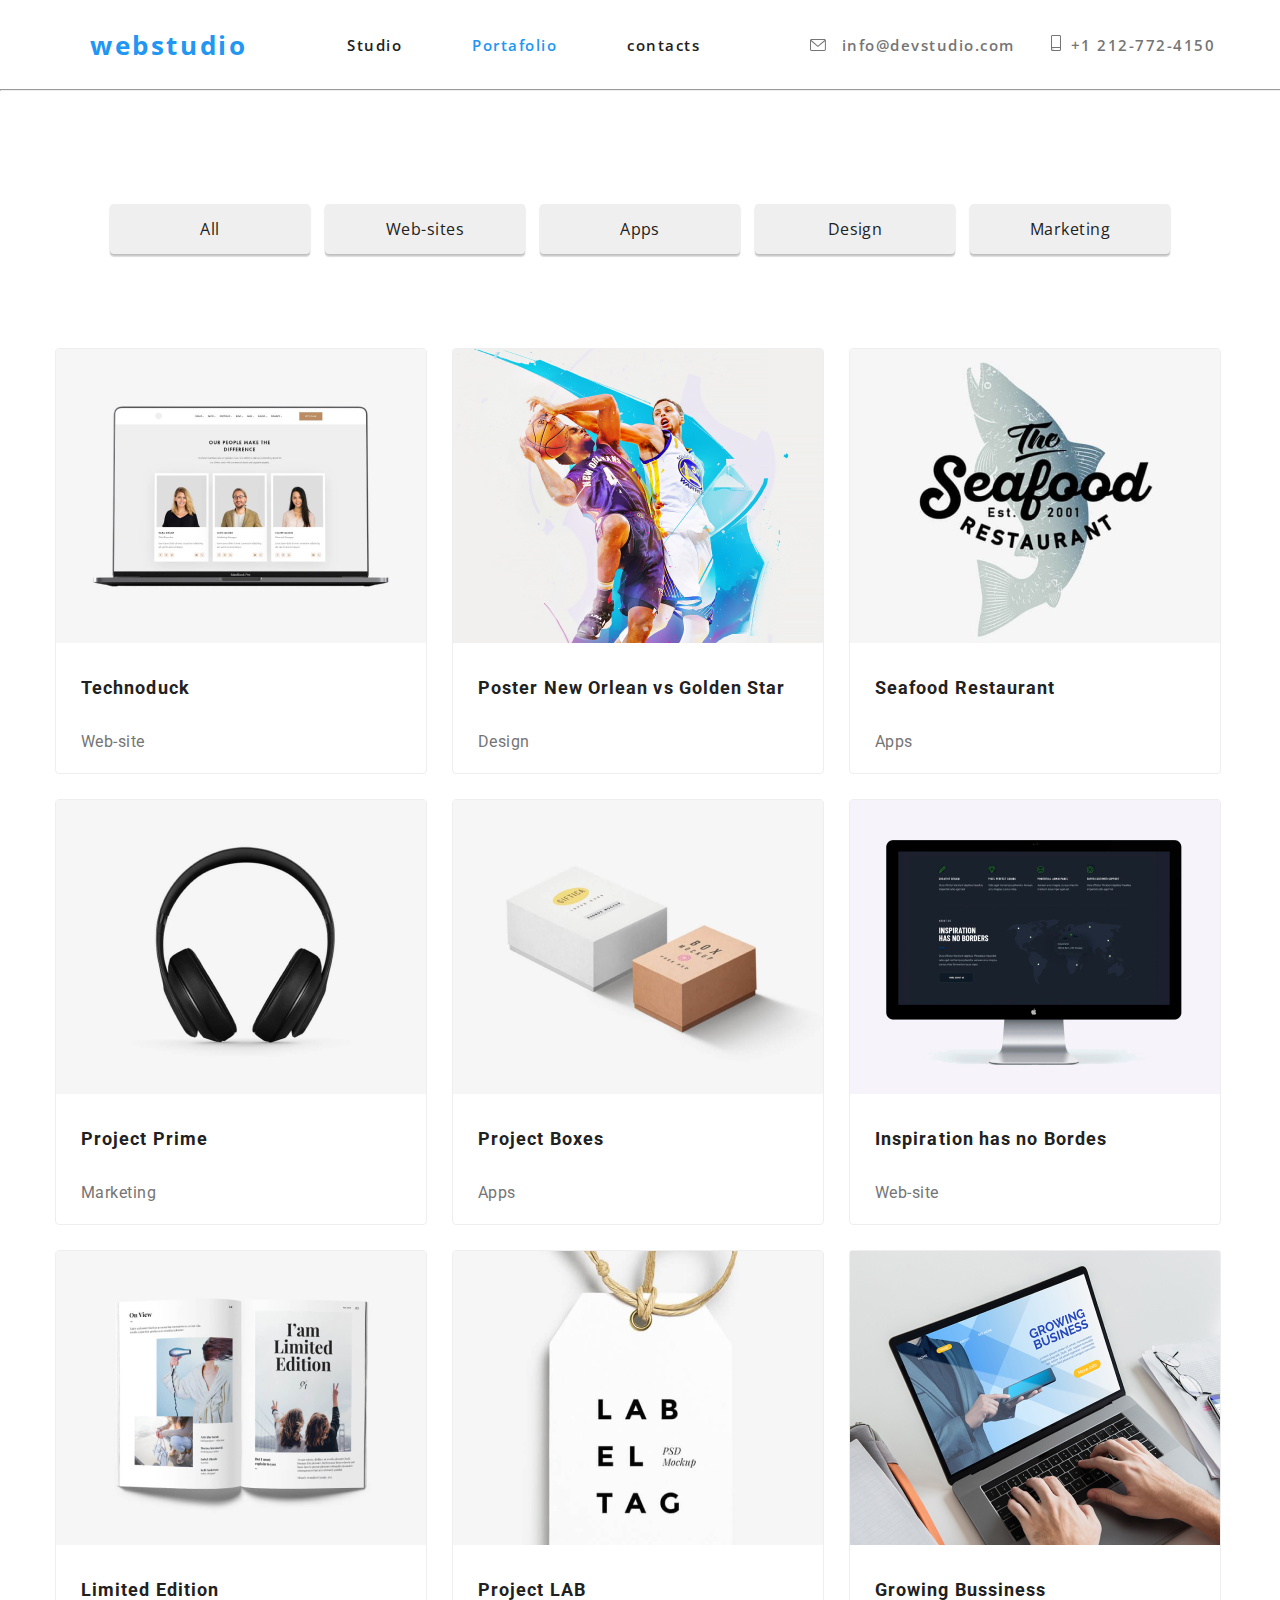
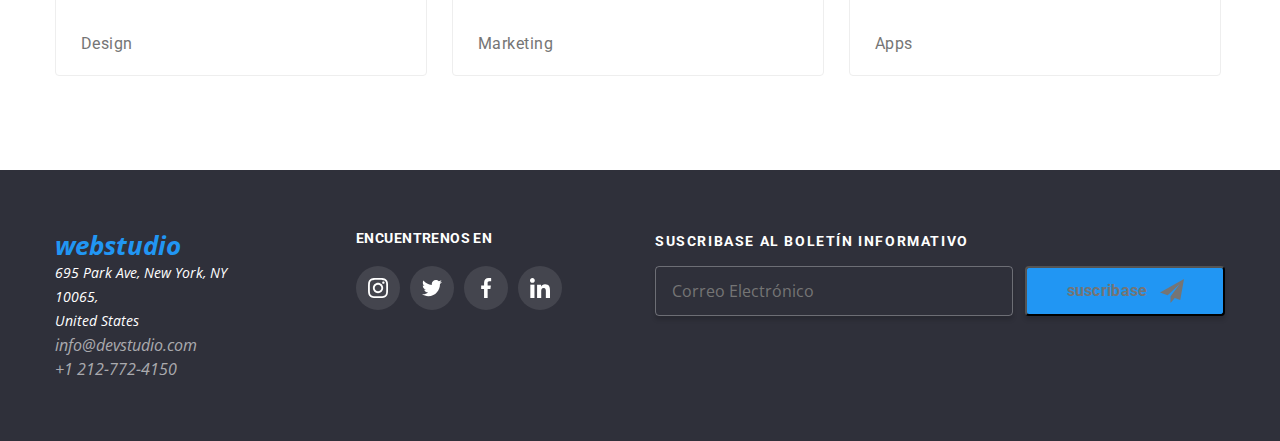
==== commit 7c0163d2: "actualizacion repositorio goit 7" ====
--- a/portfolio.html
+++ b/portfolio.html
@@ -4,75 +4,105 @@
     <meta charset="UTF-8" />
     <meta http-equiv="X-UA-Compatible" content="IE=edge" />
     <meta name="viewport" content="width=device-width, initial-scale=1.0" />
-    <title>WebStudio</title>
-    <link rel="stylesheet" href="./css/main.min.css" />
-    <!-- <link rel="stylesheet" href="node_modules/modern-normalize/modern-normalize.css"/> -->
-    <link rel="stylesheet" href="./css/modern-normalize.css">
+    <!-- Primeramente el normalizador -->
+    <link
+      rel="stylesheet"
+      href="https://cdnjs.cloudflare.com/ajax/libs/modern-normalize/1.0.0/modern-normalize.min.css"
+    />
+    <link rel="stylesheet" href="css/styles.css" />
+    <title>Porftolio</title>
   </head>
-
-  <body class="portfolio-main">
-    <!-- Header section -->
-    <header class="page__header">
-      <div class="container">
-        <nav>
-          <!-- Logo  -->
-          <a class="logo" href="./index.html">WebStudio</a>
-          <!-- menu  -->
-          <ul class="nav__menu list">
-            <li><a class="page" href="./index.html">studio</a></li>
-            <li>
-              <a class="page current" href="./portfolio.html">portfolio</a>
-            </li>
-            <li><a class="page" href="">contact</a></li>
-          </ul>
-        </nav>
-        <!-- contacts  -->
-        <ul class="contacts__menu list">
+  <body>
+    <!-- tu ya -->
+    <header>
+      <nav class="container header__navegation pv-main">
+        <ul class="header__list-menu list p-0">
+          <li class="">
+            <a class="webstudio link header__link" href="./index.html"
+              >webstudio</a
+            >
+          </li>
           <li>
-            <a class="item" href="#">
-              <svg class="icon email">
-                <use href="./images/SVG/icons.svg#email"></use>
+            <a class="link header__link" href="./index.html">Studio</a>
+          </li>
+          <li>
+            <a
+              class="link header__link header__menu current"
+              href="./portfolio.html"
+              >Portafolio</a
+            >
+          </li>
+          <li>
+            <a class="link header__link" href="./contacts.html">contacts</a>
+          </li>
+        </ul>
+
+       
+
+
+
+
+
+        <ul class="header__list-contact box__header list p-0">
+          <li class="header__item-contact">
+            <a
+              href="mailto:info@devstudio.com"
+              class="link icon header__link"
+            >
+              <svg class="email" width="16px" height="12px">
+                <use
+                  class="logo"
+                  href="./images/icons/symbol-defs.svg#icon-logo-email"
+                ></use>
               </svg>
-              info@devstudio.com
-            </a>
-          </li>
-
-          <li>
-            <a class="item" href="#">
-              <svg class="icon smartphone">
-                <use href="./images/SVG/icons.svg#smartphone"></use>
-              </svg>
-              +38 096 111 11 11
-            </a>
+
+              info@devstudio.com</a
+            >
+          </li>
+
+          <li class="header__item-contact">
+            <a href="tel:+12127724150" class="link icon header__link">
+              <svg class="telefono" width="10px" height="16px">
+                <use
+                  class="logo"
+                  href="./images/icons/symbol-defs.svg#icon-logo-telefono"
+                ></use></svg>+1 212-772-4150</a > 
           </li>
         </ul>
-      </div>
+      </nav>
     </header>
 
+ <hr>
+
     <main>
-      <section class="portfolio">
-        <div class="container">
-          <!-- Menu tabs  -->
-          <ul class="menu list">
-            <li><button class="button current" type="button">All</button></li>
-            <li><button class="button" type="button">Web-Sites</button></li>
-            <li><button class="button" type="button">App</button></li>
-            <li><button class="button" type="button">Design</button></li>
-            <li><button class="button" type="button">Marketing</button></li>
-          </ul>
-
-          <!-- card list  -->
-          <ul class="list cards">
-            <li>
-              <a href="#" class="link">
-                <div class="box">
-                  <img
-                    src="./images/img_portfolio1.jpg"
-                    alt="TecnoCrack website"
-                    width="370"
-                  />
-
-                  <div class="overlay">
+      <!-- tu ya -->
+
+      <section class="container button__portfolio">
+        <ul class="buttons button__list list p-0">
+          <li><button type="button" style="border: none;" class="button">All</button></li>
+          <li><button type="button" style="border: none;" class="button">Web-sites</button></li>
+          <li><button type="button" style="border: none;" class="button">Apps</button></li>
+          <li><button type="button" style="border: none;" class="button">Design</button></li>
+          <li><button type="button" style="border: none;" class="button">Marketing</button></li>
+        </ul>
+      </section>
+
+     
+
+
+<!-- tu ya -->
+      <section class="section">
+        <div class="">
+          <ul class="container card__portfolio-list list p-0">
+            
+            <li class="card__portfolio-item">
+            <div class="card__portfolio-box">
+            
+              
+                <img src="images/imga.jpg" alt="web-site" width: 370px; height:
+                294px; />
+
+                <div class="overlay">
                     <p>
                       <code
                         >Technoduck is a state-of-the-art coronavirus
@@ -82,234 +112,293 @@
                       >
                     </p>
                   </div>
-                </div>
-
-                <h2 class="portfolio__title">TecnoCrack</h2>
-                <p class="portfolio__text">Sitio Web</p>
-              </a>
-            </li>
-
-            <li>
-              <a href="#" class="link">
-                <div class="box">
-                  <img
-                    src="./images/img_portfolio2.jpg"
-                    alt="Poster New Orlean vs Golden Star"
-                    width="370%"
-                  />
-
-                  <div class="overlay"></div>
-                </div>
-
-                <h2 class="portfolio__title">
-                  Poster New Orlean vs Golden Star
-                </h2>
-                <p class="portfolio__text">Design</p>
-              </a>
-            </li>
-
-            <li>
-              <a href="#" class="link">
-                <div class="box">
-                  <img
-                    src="./images/img_portfolio3.jpg"
-                    alt="Seafood Restaurant App"
-                    width="370%"
-                  />
-
-                  <div class="overlay"></div>
-                </div>
-
-                <h2 class="portfolio__title">Seafood Restaurant</h2>
-                <p class="portfolio__text">App</p>
-              </a>
-            </li>
-
-            <li>
-              <a href="#" class="link">
-                <div class="box">
-                  <img
-                    src="./images/img_portfolio4.jpg"
-                    alt="Project Prime Marketing"
-                    width="370%"
-                  />
-
-                  <div class="overlay"></div>
-                </div>
-
-                <h2 class="portfolio__title">Project Prime</h2>
-                <p class="portfolio__text">Marketing</p>
-              </a>
-            </li>
-
-            <li>
-              <a href="#" class="link">
-                <div class="box">
-                  <img
-                    src="./images/img_portfolio5.jpg"
-                    alt="Project Prime Marketing"
-                    width="370%"
-                  />
-
-                  <div class="overlay"></div>
-                </div>
-
-                <h2 class="portfolio__title">Project Boxes</h2>
-                <p class="portfolio__text">App</p>
-              </a>
-            </li>
-
-            <li>
-              <a href="#" class="link">
-                <div class="box">
-                  <img
-                    src="./images/img_portfolio6.jpg"
-                    alt="Project Prime Marketing"
-                    width="370%"
-                  />
-
-                  <div class="overlay"></div>
-                </div>
-                <h2 class="portfolio__title">Inspiration has no Borders</h2>
-                <p class="portfolio__text">App</p>
-              </a>
-            </li>
-
-            <li>
-              <a href="#" class="link">
-                <div class="box">
-                  <img
-                    src="./images/img_portfolio7.jpg"
-                    alt="Project Prime Marketing"
-                    width="370%"
-                  />
-
-                  <div class="overlay"></div>
-                </div>
-                <h2 class="portfolio__title">Limited Edition</h2>
-                <p class="portfolio__text">Design</p>
-              </a>
-            </li>
-
-            <li>
-              <a href="#" class="link">
-                <div class="box">
-                  <img
-                    src="./images/img_portfolio8.jpg"
-                    alt="Project Prime Marketing"
-                    width="370%"
-                  />
-
-                  <div class="overlay"></div>
-                </div>
-                <h2 class="portfolio__title">Project LAB</h2>
-                <p class="portfolio__text">Marketing</p>
-              </a>
-            </li>
-
-            <li>
-              <a href="#" class="link">
-                <div class="box">
-                  <img
-                    src="./images/img_portfolio9.jpg"
-                    alt="Project Prime Marketing"
-                    width="370%"
-                  />
-
-                  <div class="overlay"></div>
-                </div>
-                <h2 class="portfolio__title">Growing Bussines</h2>
-                <p class="portfolio__text">App</p>
-              </a>
-            </li>
+                  </div>
+                <h4 class="card__portfolio-title">Technoduck</h4>
+                <p class="card__portfolio-paragraph">Web-site</p>
+              
+            </li>
+
+
+            <li class="card__portfolio-item">
+            <div class="card__portfolio-box">
+              
+                <img src="images/imga (1).jpg" alt="Design" width: 370px;
+                height: 294px; />
+
+<div class="overlay">
+                    <p>
+                      <code
+                        >Technoduck is a state-of-the-art coronavirus
+                        distribution platform. Companies use this platform for
+                        hola espionage and attacks on competitors' secure
+                        servers.</code
+                      >
+                    </p>
+                  </div>
+</div>
+                <h4 class="card__portfolio-title">Poster New Orlean vs Golden Star</h4>
+                <p class="card__portfolio-paragraph">Design</p>
+            
+            </li>
+
+             <li class="card__portfolio-item">
+            <div class="card__portfolio-box">
+              
+                <img src="images/imga (2).jpg" alt="Apps" width: 370px; height:
+                294px; />
+
+                <div class="overlay">
+                    <p>
+                      <code
+                        >Technoduck is a state-of-the-art coronavirus
+                        distribution platform. Companies use this platform for
+                        hola espionage and attacks on competitors' secure
+                        servers.</code
+                      >
+                    </p>
+                  </div>
+                  </div>
+                <h4 class="card__portfolio-title">Seafood Restaurant</h4>
+                <p class="card__portfolio-paragraph">Apps</p>
+              
+            </li>
+
+            <li class="card__portfolio-item">
+            <div class="card__portfolio-box">
+              
+                <img src="images/imga (3).jpg" alt="Marketing" width: 370px;
+                height: 294px; />
+
+<div class="overlay">
+                    <p>
+                      <code
+                        >Technoduck is a state-of-the-art coronavirus
+                        distribution platform. Companies use this platform for
+                        hola espionage and attacks on competitors' secure
+                        servers.</code
+                      >
+                    </p>
+                  </div></div>
+
+                <h4 class="card__portfolio-title">Project Prime</h4>
+                <p class="card__portfolio-paragraph">Marketing</p>
+             
+            </li>
+
+            <li class="card__portfolio-item">
+            <div class="card__portfolio-box">
+              <article>
+                <img src="images/imga (4).jpg" alt="Apps" width: 370px; height:
+                294px; />
+                <div class="overlay">
+                    <p>
+                      <code
+                        >Technoduck is a state-of-the-art coronavirus
+                        distribution platform. Companies use this platform for
+                        hola espionage and attacks on competitors' secure
+                        servers.</code
+                      >
+                    </p>
+                  </div></div>
+                <h4 class="card__portfolio-title">Project Boxes</h4>
+                <p class="card__portfolio-paragraph">Apps</p>
+             
+            </li>
+
+            <li class="card__portfolio-item">
+            <div class="card__portfolio-box">
+              <article>
+                <img src="images/imga (5).jpg" alt="web-site" width: 370px;
+                height: 294px; />
+
+<div class="overlay">
+                    <p>
+                      <code
+                        >Technoduck is a state-of-the-art coronavirus
+                        distribution platform. Companies use this platform for
+                        hola espionage and attacks on competitors' secure
+                        servers.</code
+                      >
+                    </p>
+                  </div></div>
+
+                <h4 class="card__portfolio-title">Inspiration has no Bordes</h4>
+                <p class="card__portfolio-paragraph">Web-site</p>
+             
+            </li>
+
+           <li class="card__portfolio-item">
+            <div class="card__portfolio-box">
+              <article>
+                <img src="images/imga (6).jpg" alt="Design" width: 370px;
+                height: 294px; />
+
+<div class="overlay">
+                    <p>
+                      <code
+                        >Technoduck is a state-of-the-art coronavirus
+                        distribution platform. Companies use this platform for
+                        hola espionage and attacks on competitors' secure
+                        servers.</code
+                      >
+                    </p>
+                  </div></div>
+
+                <h4 class="card__portfolio-title">Limited Edition</h4>
+                <p class="card__portfolio-paragraph">Design</p>
+             
+            </li>
+
+             <li class="card__portfolio-item">
+            <div class="card__portfolio-box">
+              <article>
+                <img src="images/imga (7).jpg" alt="Marketing" width: 370px;
+                height: 294px; />
+
+<div class="overlay">
+                    <p>
+                      <code
+                        >Technoduck is a state-of-the-art coronavirus
+                        distribution platform. Companies use this platform for
+                        hola espionage and attacks on competitors' secure
+                        servers.</code
+                      >
+                    </p>
+                  </div></div>
+
+                <h4 class="card__portfolio-title">Project LAB</h4>
+                <p class="card__portfolio-paragraph">Marketing</p>
+             
+            </li>
+            <li class="card__portfolio-item">
+            <div class="card__portfolio-box">
+              <article>
+                <img src="images/imga (8).jpg" alt="Apps" width: 370px; height:
+                294px; />
+
+                <div class="overlay">
+                    <p>
+                      <code
+                        >Technoduck is a state-of-the-art coronavirus
+                        distribution platform. Companies use this platform for
+                        hola espionage and attacks on competitors' secure
+                        servers.</code
+                      >
+                    </p>
+                  </div></div>
+                <h4 class="card__portfolio-title">Growing Bussiness</h4>
+                <p class="card__portfolio-paragraph">Apps</p>
+             
+            </li>
+
           </ul>
         </div>
       </section>
     </main>
 
-    <footer>
-      <a class="logo" href="">WebStudio</a>
-      <div class="container">
-        <address>
-          <ul>
-            <li>
-              <a
-                class="contact"
-                href="#"
-                target="_blank"
-                rel="noopener noreferrer"
-                >Kiev, avenida. Lesy Ukrainkiy, 26</a
-              >
-            </li>
-            <li>
-              <a class="contact" href="mailto:info@devstudio.com"
-                >info@devstudio.com</a
-              >
-            </li>
-            <li>
-              <a class="contact" href="tel:380961111111">+38 096 111 11 11</a>
-            </li>
-          </ul>
-        </address>
-        <aside>
-          <p>FIND US</p>
-          <ul>
-            <li>
-              <a href="#">
-                <svg class="icon" width="20" height="20">
-                  <use href="./images/SVG/icons.svg#instagram"></use>
+   
+<!-- tu ya -->
+     <footer>
+      <address class="footer container">
+        <div>
+          <div class="footer__text p-0">
+            <a class="webstudio link" href="./index.html">webstudio</a> <br />
+            <p>695 Park Ave, New York, NY 10065,</p>
+            <p>United States</p>
+          </div>
+
+          <div class="footer__contacts">
+            <a href="mailto:info@devstudio.com">info@devstudio.com</a>
+            <a href="tel:+12127724150">+1 212-772-4150</a>
+          </div>
+        </div>
+
+
+
+
+
+
+        
+        <div class="footer__container-redes">
+          <h3 class="footer__container-title m-0">ENCUENTRENOS EN</h3>
+          <ul class="footer__container-list list p-0">
+            <li class="footer__container-item">
+              <a href="" class="footer__container-link ">
+                <svg class="footer__container-svg" width="20px" height="20px">
+                  <use
+                    href="./images/icons/symbol-defs.svg#icon-instagram"
+                  ></use>
                 </svg>
               </a>
             </li>
-            <li>
-              <a href="#">
-                <svg class="icon" width="20" height="20">
-                  <use href="./images/SVG/icons.svg#twitter"></use>
+
+            <li class="footer__container-item">
+              <a href="" class="footer__container-link">
+                <svg class="footer__container-svg" width="20px" height="20px">
+                  <use href="./images/icons/symbol-defs.svg#icon-twitter"></use>
                 </svg>
               </a>
             </li>
-            <li>
-              <a href="#">
-                <svg class="icon" width="20" height="20">
-                  <use href="./images/SVG/icons.svg#facebook"></use>
+
+            <li class="footer__container-item">
+              <a href="" class="footer__container-link ">
+                <svg class="footer__container-svg" width="20px" height="20px">
+                  <use
+                    href="./images/icons/symbol-defs.svg#icon-facebook"
+                  ></use>
                 </svg>
               </a>
             </li>
-            <li>
-              <a href="#">
-                <svg class="icon" width="20" height="20">
-                  <use href="./images/SVG/icons.svg#linkedin"></use>
+
+            <li class="footer__container-item">
+              <a href="" class="footer__container-link">
+                <svg class="footer__container-svg" width="20px" height="20px">
+                  <use
+                    href="./images/icons/symbol-defs.svg#icon-linkedin"
+                  ></use>
                 </svg>
               </a>
             </li>
           </ul>
-        </aside>
-
-        <aside class="subscribe">
-          <h3 id="subscribe">SUSCRÍBASE AL BOLETÍN INFORMATIVO</h3>
-          <form class="subscribe_form" name="subscribe_form" autocomplete="on">
-            <label for="subs-email"></label>
-            <input
-              id="subs_email"
-              class="subs__email"
-              type="email"
-              name="subs_email"
-              placeholder="Correo electrónico"
-            />
-            <button class="subs__button" type="submit">
-              Suscríbase
-              <svg
-                class="subs__icon"
-                xmlns="http://www.w3.org/2000/svg"
-                width="24px"
-                height="24px"
-              >
-                <use href="./images/SVG/icons.svg#sendicon"></use>
-              </svg>
-            </button>
-          </form>
-        </aside>
-      </div>
+        </div>
+
+
+
+
+
+
+
+         <div>
+          <ul class="list footer__suscribe">
+            <li>
+              <h3 class="footer__suscribe-title m-0">
+                suscribase al boletín informativo
+              </h3>
+            </li>
+            <li>
+              <form class="footer__form" name="suscribirse-from" action="">
+                <label for="email">
+                  <input
+                    type="email"
+                    id="email"
+                    class="footer__form-email"
+                    placeholder="Correo Electrónico"
+                  />
+                </label>
+                <button type="submit" class="footer__form-button">
+                  suscribase
+                  <svg class="footer__form-svg" width="24" height="24">
+                    <use
+                      href="./images/icons/symbol-defs-email.svg#icon-enviar-cono"
+                    />
+                  </svg>
+                </button>
+              </form>
+            </li>
+          </ul>
+        </div>
+
+      </address>
     </footer>
   </body>
 </html>
--- a/css/styles.css
+++ b/css/styles.css
@@ -0,0 +1,999 @@
+@import url("https://fonts.googleapis.com/css2?family=Roboto:wght@400;500;700;900&display=swap");
+
+@import url("https://fonts.googleapis.com/css2?family=Open+Sans:ital,wght@0,300;0,400;0,500;0,600;0,700;0,800;1,300;1,400;1,500;1,600;1,700;1,800&family=Roboto:ital,wght@0,100;0,300;0,400;0,500;0,700;0,900;1,100;1,300;1,400;1,500;1,700;1,900&display=swap");
+
+@import url("https://fonts.googleapis.com/css2?family=Raleway:ital,wght@0,100;0,200;0,300;0,400;0,500;0,600;0,700;0,800;0,900;1,100;1,200;1,300;1,400;1,500;1,600;1,700;1,800;1,900&family=Roboto:ital,wght@0,100;0,300;0,400;0,500;0,700;0,900;1,100;1,300;1,400;1,500;1,700;1,900&display=swap");
+
+* {
+  font-family: "Open Sans", "Roboto", sans-serif;
+}
+
+/* estilos generales   */
+.section {
+  padding-top: 94px;
+  padding-bottom: 94px;
+}
+
+.list {
+  margin: 0;
+  list-style: none;
+}
+.link {
+  text-decoration: none;
+}
+
+.current {
+  display: inline-block;
+  height: 100%;
+  position: relative;
+  padding: 25px 0;
+  outline: none;
+}
+
+.current:focus::after,
+.current:focus-within::after,
+.current:focus-visible::after,
+.current:hover::after,
+.current:active::after {
+  display: inline-block;
+  position: absolute;
+  content: "";
+  width: 100%;
+  height: 5px;
+  background-color: var(--main--primaryColor);
+  left: 0;
+  bottom: -25px;
+}
+
+.p-0 {
+  padding: 0;
+}
+.m-0 {
+  margin: 0%;
+}
+
+.pv-main {
+  padding: 40px 0;
+}
+
+.our-service {
+  /* background-color: var(--main--backgraundSecundario); */
+
+  background-image: linear-gradient(
+      to bottom,
+      rgba(47, 48, 58, 0.4),
+      rgba(0, 0, 0, 0.4)
+    ),
+    url("../images/fondo-index.png");
+}
+
+:root {
+  --main--primaryColor: rgb(33, 150, 243);
+  --main--secundario: rgb(33, 33, 33);
+  --main--textColor: rgb(255, 255, 255);
+  --main--backgraundSecundario: rgb(47, 48, 58);
+  --main--textSecundario: rgb(117, 117, 117);
+  --main--color--fondo--logos: rgb(245, 244, 250);
+}
+
+body {
+  font-family: "Roboto", "Releway", sans-serif;
+  background: var(--main--textColor);
+  line-height: 1.5;
+  /* position: relative; */
+}
+.container {
+  width: 1200px;
+  margin: 0 auto;
+  padding: 0 15px;
+}
+
+/*  estilos header links y botones */
+/*estilo links header  */
+.header__navegation {
+  display: flex;
+  justify-content: space-between;
+}
+
+.header__list-menu {
+  display: flex;
+  column-gap: 50px;
+  justify-content: center;
+  align-items: center;
+  padding: 25px;
+  transition: color 0.3s cubic-bezier(0.075, 0.82, 0.165, 1);
+}
+.header__list-menu a:hover {
+  color: var(--main--primaryColor);
+}
+
+.header__list-contact {
+  display: flex;
+  justify-content: center;
+  align-items: center;
+  column-gap: 16px;
+}
+
+/* para revisar esta parte del codigo email contactos----------------------*/
+
+/* estilos para svg email y texto email:hover*/
+.header__item-contact .email {
+  fill: #757575;
+  margin-right: 10px;
+  transition: color 0.3s cubic-bezier(0.075, 0.82, 0.165, 1);
+}
+.header__item-contact:hover > .icon,
+.header__item-contact:focus > .icon,
+.header__item-contact:focus-within > .icon {
+  color: var(--main--primaryColor);
+}
+
+.header__item-contact:hover .email,
+.header__item-contact:focus .email,
+.header__item-contact:focus-within .email {
+  fill: var(--main--primaryColor);
+}
+
+/* estilos para svg telefono y texto telefono:hover*/
+.header__item-contact .telefono {
+  fill: #757575;
+  margin-right: 10px;
+  transition: color 0.3s cubic-bezier(0.075, 0.82, 0.165, 1);
+}
+.header__item-contact:hover > .icon,
+.header__item-contact:focus > .icon,
+.header__item-contact:focus-within > .icon {
+  color: var(--main--primaryColor);
+}
+
+.header__item-contact:hover .telefono,
+.header__item-contact:focus .telefono,
+.header__item-contact:focus-within .telefono {
+  fill: var(--main--primaryColor);
+}
+
+/* para revisar esta parte del codigo logos empresas que trabajan con nosotros ----------------------*/
+
+.customer__item {
+  display: flex;
+  align-items: center;
+  justify-content: center;
+  flex-wrap: wrap;
+  cursor: pointer;
+  height: 92px;
+  width: 170px;
+  border-radius: 4px;
+  border: 1px solid #afb1b8;
+  fill: #afb1b8;
+  transition: color 0.3s cubic-bezier(0.075, 0.82, 0.165, 1);
+}
+.customer__container .customer__item:hover {
+  fill: var(--main--primaryColor);
+  border: 1px solid var(--main--primaryColor);
+}
+
+/***************************************---------------*******************/
+/* Font Stylesk */
+.header__link {
+  font-weight: 600;
+  font-size: 15px;
+  line-height: 1.36;
+  letter-spacing: 0.1em;
+  padding: 10px;
+}
+
+.webstudio {
+  color: var(--main--primaryColor);
+  font-size: 26px;
+  line-height: 31px;
+  font-weight: 700;
+  margin-right: 30px;
+}
+header a {
+  color: var(--main--secundario);
+
+  font-size: 14px;
+  line-height: 16px;
+  font-weight: 500;
+}
+.footer__container-title {
+  color: var(--main--textColor);
+  font-family: Roboto;
+  font-size: 14px;
+  font-style: normal;
+  font-weight: 700;
+  line-height: normal;
+  letter-spacing: 0.42px;
+  text-transform: uppercase;
+  padding-bottom: 20px;
+}
+
+/*  estilos para titulo y boton debajo del titulo segundo sectiom*/
+
+.our-service__title {
+  font-size: 44px;
+  line-height: 60px;
+  color: var(--main--textColor);
+}
+
+.our-service__container {
+  display: flex;
+  justify-content: center;
+  align-items: center;
+}
+
+.buttons .button {
+  width: 200px;
+  height: 50px;
+  font-size: 16px;
+  text-align: center;
+  letter-spacing: 0.03em;
+  color: var(--main--secundario);
+  
+  border-radius: 4px;
+  padding: 10px 20px;
+
+  box-shadow: 0px 3px 1px rgba(0, 0, 0, 0.1), 0px 1px 2px rgba(0, 0, 0, 0.08),
+    0px 2px 2px rgba(0, 0, 0, 0.12);
+
+  transition: color 0.3s cubic-bezier(0.075, 0.82, 0.165, 1);
+}
+
+.buttons .button:hover {
+  background: var(--main--primaryColor);
+  color: var(--main--textColor);
+  padding: 10px 20px;
+}
+
+.buttons .button:focus {
+  background: var(--main--primaryColor);
+  color: var(--main--textColor);
+}
+
+.our-service__text {
+  color: var(--detail-color);
+  display: flex;
+  flex-direction: column;
+  width: 515px;
+}
+
+/*estilos tercera seccion*/
+
+.about__list {
+  display: flex;
+  gap: 30px;
+}
+
+.about__container {
+  display: flex;
+  align-content: center;
+  align-items: center;
+  border-radius: 4px;
+  padding-left: 100px;
+  width: 270px;
+  height: 120px;
+  background: var(--main--color--fondo--logos);
+}
+.about__svg {
+  width: 70px;
+  height: 70px;
+}
+
+/* estilos cuarta section imagenes de referencia*/
+
+.what-we-do__list {
+  display: flex;
+  gap: 30px;
+}
+
+.what-we-do__item {
+  background-color: #212121;
+  position: relative;
+  width: 370px;
+  height: 294px;
+}
+
+.what-we-do__item-text {
+  width: 370px;
+  height: 70px;
+  position: absolute;
+  bottom: 0;
+
+  background: rgba(47, 48, 58, 0.8);
+  padding: 23px 70px;
+  color: white;
+  text-align: center;
+}
+
+/* estilos quinto section  */
+
+.team__list {
+  display: flex;
+  gap: 30px;
+}
+.team__item {
+  border-radius: 0px 0px 4px 4px;
+  background: #fff;
+
+  /* material shadow v1 */
+  box-shadow: 0px 2px 1px 0px rgba(0, 0, 0, 0.2),
+    0px 1px 1px 0px rgba(0, 0, 0, 0.14), 0px 1px 3px 0px rgba(0, 0, 0, 0.12);
+}
+.team__name {
+  margin: 0%;
+  padding-top: 30px;
+}
+.team__description {
+  margin: 0%;
+  padding-top: 10px;
+}
+
+.icon__tarjetas {
+  width: 20px;
+  height: 20px;
+  fill: var(--main--textSecundario);
+  transition: color 0.3s cubic-bezier(0.075, 0.82, 0.165, 1);
+}
+
+.icon__tarjetas:hover {
+  width: 20px;
+  height: 20px;
+  fill: var(--main--textColor);
+}
+
+.team-social__list {
+  display: flex;
+  align-items: center;
+  align-content: center;
+  gap: 10px;
+  width: 100%;
+  padding: 16px 32px 30px 32px;
+}
+.team-social__item {
+  width: 44px;
+  height: 44px;
+  display: flex;
+  align-items: center;
+  align-content: center;
+  /* padding: 12px; */
+  background: var(--main--textColor);
+  border-radius: 50%;
+}
+
+.team-social__link {
+  background-color: #ffff;
+  border-radius: 50%;
+  width: 44px;
+  height: 44px;
+  display: flex;
+  justify-content: center;
+  align-items: center;
+  fill: var(--main--textSecundario);
+  transition: color 0.3s cubic-bezier(0.075, 0.82, 0.165, 1);
+}
+.team-social__item:hover > .team-social__link,
+.team-social__item:focus > .team-social__link,
+.team-social__item:focus-within > .team-social__link {
+  background-color: var(--main--primaryColor);
+  cursor: pointer;
+  outline: none;
+}
+
+.team-social__item:hover .team__svg,
+.team-social__item:focus .team__svg,
+.team-social__item:focus-within .team__svg {
+  fill: var(--main--textColor);
+}
+
+/*************************---------------------------********************************/
+
+.team {
+  background: var(--main--color--fondo--logos);
+}
+
+.team__name {
+  text-align: center;
+  color: var(--main--secundario);
+  font-size: 16px;
+  font-weight: 500;
+
+  line-height: 19px;
+}
+
+.team__description {
+  text-align: center;
+  font-size: 16px;
+  line-height: 19px;
+  font-weight: 400;
+  color: var(--main--textSecundario);
+}
+
+.team__list .team__item {
+  width: 370px;
+  flex-basis: calc((100%-30px * 2) / 3);
+  height: 428px;
+
+  /* border-radius: 0px 0px 4px 4px; */
+  /* background: #FFF; */
+
+  /* material shadow v1 */
+  /* box-shadow: 0px 2px 1px 0px rgba(0, 0, 0, 0.20), 0px 1px 1px 0px rgba(0, 0, 0, 0.14), 0px 1px 3px 0px rgba(0, 0, 0, 0.12); */
+}
+.team__img {
+  width: 100%;
+  height: auto;
+  object-fit: cover;
+}
+
+/*------------------------------------------------------------------------------------------------------------*/
+
+.about__text {
+  font-size: 14px;
+  line-height: 16px;
+  font-weight: 700;
+  color: var(--main--secundario);
+}
+.about__paragraph {
+  font-size: 14px;
+  line-height: 24px;
+  font-weight: 400;
+  color: var(--main--textSecundario);
+}
+
+.team__title {
+  display: flex;
+  justify-content: center;
+  font-size: 36;
+  line-height: 42px;
+  font-weight: 700;
+  color: var(--main--secundario);
+}
+
+/*  footer estilos p */
+
+footer {
+  background: var(--main--backgraundSecundario);
+}
+
+.footer {
+  padding-top: 60px;
+  padding-bottom: 60px;
+  line-height: 24px;
+  display: flex;
+}
+
+.footer p {
+  font-size: 14px;
+  font-weight: 400;
+  color: var(--main--textColor);
+}
+
+.footer__logo {
+  background-color: #ffffff1a;
+}
+
+/**********************************************************************************************************************************************************/
+/* estilo botones */
+
+/*  estilos foooter*/
+/*revisar este codigo, el porque no me aparece la mano del cursor */
+
+.box__header a {
+  color: var(--main--textSecundario);
+}
+
+/****************************************************************************************estilos pagina portfolio******************************************************/
+
+.card__portfolio-title {
+  font-size: 18px;
+  color: #212121;
+  line-height: 30px;
+}
+
+.card__portfolio-paragraph {
+  font-size: 16px;
+  color: var(--main--textSecundario);
+  line-height: 30px;
+}
+
+.header__menu.current {
+  color: var(--main--primaryColor);
+}
+
+.header_portfolio.current {
+  color: var(--main--primaryColor);
+}
+/* .current::after {
+  content: "";
+
+  left: 0;
+  bottom: -1px;
+  display: inline-block;
+  width: 100px;
+  height: 4px;
+  background-color: blue;
+  border-radius: 2px;
+} */
+
+.footer__contacts {
+  display: flex;
+  flex-direction: column;
+}
+.footer__contacts a {
+  color: var(--main--secundario);
+  text-decoration: none;
+  color: rgba(255, 255, 255, 0.6);
+  transition: color 0.3s cubic-bezier(0.075, 0.82, 0.165, 1);
+}
+
+.footer__contacts a:hover {
+  color: var(--main--primaryColor);
+}
+.footer__text p {
+  margin: 0px;
+}
+.footer__container-redes {
+  padding-left: 100px;
+}
+
+.footer__container-list {
+  display: flex;
+  align-items: center;
+  align-content: center;
+  gap: 10px;
+  width: 100%;
+}
+
+/* -------------------------------------------_______________estilos portafolio menu__________________________________________-----------------------------------*/
+
+.button__list {
+  display: flex;
+  gap: 15px;
+  justify-content: center;
+}
+
+.button__portfolio {
+  padding-top: 105px;
+}
+
+/*____________estilod portafolio imagenes__________________________________________________*/
+
+.card__portfolio-list {
+  display: flex;
+  flex-wrap: wrap;
+  gap: 25px; /* verificar gap en cambios mas adelante*/
+}
+
+.card__portfolio-item {
+  width: 375px;
+
+  flex-basis: calc((100% - 60px) / 3);
+  background-color: rgb(255, 255, 255);
+  border: 1px solid rgb(238, 238, 238);
+  border-radius: 4px;
+  transition: color 0.3s cubic-bezier(0.075, 0.82, 0.165, 1);
+}
+
+.card__portfolio-item:hover {
+  box-shadow: 4px 6px 0px rgba(0, 0, 0, 0.16),
+    0px 4px 4px 0px rgba(0, 0, 0, 0.06), 0px 1px 1px 0px rgba(0, 0, 0, 0.12);
+}
+
+.card__portfolio-title {
+  padding-left: 25px;
+  color: var(--main--secundario);
+  font-family: Roboto;
+  font-size: 18px;
+  font-style: normal;
+  font-weight: 700;
+
+  /* 200% */
+  letter-spacing: 1.08px;
+}
+
+.card__portfolio-paragraph {
+  padding-left: 25px;
+  color: var(--main--textSecundario);
+  font-family: Roboto;
+  font-size: 16px;
+
+  font-weight: 400;
+
+  /* 187.5% */
+  letter-spacing: 0.48px;
+}
+
+/*************clientes regulares 6 section***********************/
+.customer__title {
+  text-align: center;
+  color: #212121;
+  text-align: center;
+  font-family: Roboto;
+  font-size: 36px;
+  font-style: normal;
+  font-weight: 700;
+  line-height: normal;
+  letter-spacing: 1.08px;
+}
+.customer__container {
+  display: flex;
+  align-items: center;
+  justify-content: center;
+}
+.customer__list {
+  display: flex;
+  align-items: center;
+  justify-content: space-between;
+  gap: 30px;
+}
+
+/***********************************overlay******/
+
+.card__portfolio-box {
+  position: relative;
+
+  overflow: hidden;
+}
+
+.card__portfolio-box:hover .overlay {
+  transform: translatex(0);
+}
+
+.overlay {
+  position: absolute;
+  top: 0;
+  padding: 63px 24px;
+  text-align: center;
+  height: 100%;
+  background: var(--main--primaryColor);
+  transform: translatey(110%);
+  transition: transform 250ms cubic-bezier(0.4, 0, 0.2, 1);
+}
+
+.overlay code {
+  font-family: "Roboto";
+  font-style: normal;
+  font-weight: 400;
+  font-size: 18px;
+  line-height: 28px;
+  letter-spacing: 0.03em;
+  color: var(--main--textColor);
+}
+
+hr {
+  width: 1600px;
+  height: 1px;
+  background-image: url(../images/Línea.jpg);
+  margin-top: -1px;
+}
+
+/*************ventana modal***************************/
+.backdrop {
+  width: 100%;
+  height: 100%;
+  z-index: 2;
+  background-color: rgba(0, 0, 0, 0.5);
+  transition: opacity 250ms cubic-bezier(0.4, 0, 0.2, 1),
+    visibility 250ms cubic-bezier(0.4, 0, 0.2, 1);
+  position: fixed;
+  top: 0;
+  left: 0;
+}
+
+.backdrop.is-hidden {
+  visibility: hidden;
+  opacity: 0;
+  pointer-events: none;
+}
+
+.modal {
+  width: 528px;
+  height: 598px;
+  background-color: #fff;
+  box-shadow: 0px 1px 3px rgba(0, 0, 0, 0.12), 0px 1px 1px rgba(0, 0, 0, 0.14),
+    0px 2px 1px rgba(0, 0, 0, 0.2);
+  border-radius: 4px;
+  position: absolute;
+  top: 20px;
+  left: 50%;
+  transform: translateX(-50%);
+  z-index: 3;
+}
+
+.modal__close {
+  font-weight: 500;
+  background-color: #fff;
+  width: 30px;
+  height: 30px;
+  border: 1px solid rgba(0, 0, 0, 0.1);
+  border-radius: 50%;
+  cursor: pointer;
+  position: absolute;
+  top: 8px;
+  right: 8px;
+}
+
+.modal__close:hover {
+  color: var(--main--primaryColor);
+}
+
+.form {
+  display: flex;
+  flex-direction: column;
+  margin: 40px;
+  position: relative;
+}
+
+.form-title {
+  font-weight: 700;
+  font-size: 20px;
+  text-align: center;
+  line-height: 23px;
+  letter-spacing: 0.03em;
+  margin-bottom: 12px;
+}
+
+.form__label {
+  font-weight: 400;
+  font-size: 12px;
+  line-height: 14px;
+  letter-spacing: 0.01em;
+  color: var(--main--textSecundario);
+}
+
+.form__input {
+  border: 1px solid rgba(33, 33, 33, 0.2);
+  border-radius: 4px;
+  width: 448px;
+  height: 40px;
+  padding-left: 42px;
+  padding-right: 5px;
+  margin-top: 4px;
+  margin-bottom: 10px;
+  outline: none;
+}
+
+.form__person-icon {
+  position: absolute;
+
+  left: 9px;
+  top: 111px;
+  fill: var(--main--secundario);
+}
+
+.form__tel-icon {
+  position: absolute;
+  left: 9px;
+  top: 178px;
+  fill: var(--main--secundario);
+}
+
+.form__envelope-icon {
+  position: absolute;
+
+  left: 7px;
+  top: 247px;
+  fill: var(--main--secundario);
+}
+
+.form__input:hover,
+.form__input:focus,
+.form__input:focus-within {
+  border: 1px solid var(--main--primaryColor);
+}
+
+.form__input:hover + .form__person-icon,
+.form__input:focus + .form__person-icon,
+.form__input:focus-within + .form__person-icon {
+  fill: var(--main--primaryColor);
+}
+
+.form__input:hover + .form__tel-icon,
+.form__input:focus + .form__tel-icon,
+.form__input:focus-within + .form__tel-icon {
+  fill: var(--main--primaryColor);
+}
+
+.form__input:hover + .form__envelope-icon,
+.form__input:focus + .form__envelope-icon,
+.form__input:focus-within + .form__envelope-icon {
+  fill: var(--main--primaryColor);
+}
+
+.form__textarea {
+  border: 1px solid var(--main--textSecundario);
+  border-radius: 4px;
+  width: 448px;
+  height: 120px;
+  padding: 12px 16px;
+  margin-top: 4px;
+  resize: vertical;
+  outline: none;
+}
+
+.form__textarea::placeholder {
+  font-weight: 400;
+  font-size: 12px;
+  line-height: 14px;
+  letter-spacing: 0.01em;
+  color: black;
+}
+
+.form__textarea:hover,
+.form__textarea:focus,
+.form__textarea:focus-within {
+  border: 1px solid var(--main--primaryColor);
+}
+
+.form__tyc {
+  display: flex;
+  justify-content: center;
+  align-items: flex-start;
+  margin-top: 20px;
+  margin-left: 12px;
+}
+
+.form__checkbox {
+  width: 20px;
+  height: 19px;
+  margin-top: 1px;
+  margin-right: 9px;
+}
+
+.form__checkbox:checked::before {
+  content: "";
+  display: inline-block;
+  width: 19px;
+  height: 19px;
+  background-color: var(--main--primaryColor);
+  background-image: url("data:image/svg+xml,%0A%3Csvg xmlns='http://www.w3.org/2000/svg' width='18' height='18' viewBox='0 0 10 10'%3E%3Cg class='nc-icon-wrapper' stroke-width='1' fill='%23555555'%3E%3Cpath fill='none' stroke='%23FFFFFF' stroke-linecap='round' stroke-linejoin='round' stroke-miterlimit='10' data-cap='butt' d='M2.83 4.72l1.58 1.58 2.83-2.83'/%3E%3C/g%3E%3C/svg%3E");
+  background-position: center;
+  border: 2px solid white;
+  border-radius: 4px;
+  padding: 1px;
+}
+
+.form__terms-conditions {
+  text-align: start;
+  font-weight: 400;
+  font-size: 14px;
+  line-height: 24px;
+  letter-spacing: 0.03em;
+  color: var(--main--textSecundario);
+}
+
+.form__button {
+  display: flex;
+  align-items: center;
+  justify-content: center;
+  margin-left: auto;
+  margin-right: auto;
+  margin-top: 5px;
+  width: 200px;
+  height: 50px;
+  color: #fff;
+  border: none;
+  border-radius: 4px;
+  background-color: var(--main--backgraundSecundario);
+  font-weight: 700;
+  font-size: 16px;
+  line-height: 30px;
+  letter-spacing: 0.06em;
+  text-align: center;
+}
+
+.form__button:hover {
+  box-shadow: 0px 4px 4px rgba(0, 0, 0, 0.15);
+  cursor: pointer;
+  background-color: var(--main--primaryColor);
+}
+
+/* caja email footer */
+.footer__suscribe {
+  margin-left: 53px;
+}
+
+.footer__suscribe-title {
+  color: white;
+  font-family: "Roboto", sans-serif;
+  font-size: 14px;
+  font-style: normal;
+  font-weight: 700;
+  line-height: 1.6em;
+  letter-spacing: 0.1rem;
+  margin-bottom: 14px;
+  text-transform: uppercase;
+}
+
+.footer__form {
+  display: flex;
+  gap: 12px;
+}
+.footer__form-email {
+  width: 358px;
+  height: 50px;
+
+  border-radius: 4px;
+  border: 1px solid rgba(255, 255, 255, 0.3);
+  background: rgba(33, 150, 243, 0);
+  box-shadow: 0px 4px 4px 0px rgba(0, 0, 0, 0.15);
+  padding-left: 16px;
+
+  color: white;
+}
+
+.footer__form-email:hover {
+  border: 1px solid var(--main--primaryColor);
+}
+
+.footer__form-button {
+  display: inline-flex;
+  justify-content: center;
+  align-items: center;
+  width: 200px;
+  height: 50px;
+
+  gap: 12px;
+  border-radius: 4px;
+  background-color: var(--main--primaryColor);
+  box-shadow: 0px 4px 4px 0px rgba(0, 0, 0, 0.15);
+  color: var(--main--textSecundario);
+  text-align: center;
+  font-family: "Roboto", sans-serif;
+  font-size: 16px;
+  font-style: normal;
+  font-weight: 700;
+  line-height: 1.8em;
+  letter-spacing: 0.3px;
+}
+
+.footer__form-button:hover {
+  cursor: pointer;
+
+  border-radius: 4px;
+  color: #fff;
+  box-shadow: 0px 4px 4px 0px rgba(0, 0, 0, 0.15);
+}
+.footer__form-svg {
+  fill: var(--main--textSecundario);
+}
+.footer__form-button:hover > .footer__form-svg {
+  fill: white;
+}
+/* 
+redes sociales footer */
+
+.footer__container-item {
+  width: 44px;
+  height: 44px;
+  display: flex;
+  align-items: center;
+  align-content: center;
+
+  border-radius: 50%;
+}
+
+.footer__container-link {
+  background-color: rgba(255, 255, 255, 0.1);
+  border-radius: 50%;
+  width: 44px;
+  height: 44px;
+  display: flex;
+  justify-content: center;
+  align-items: center;
+  fill: white;
+  transition: color 0.3s cubic-bezier(0.075, 0.82, 0.165, 1);
+}
+.footer__container-item:hover > .footer__container-link,
+.footer__container-item:focus > .footer__container-link,
+.footer__container-item:focus-within > .footer__container-link {
+  background-color: var(--main--primaryColor);
+  cursor: pointer;
+  outline: none;
+}
+
+.footer__container-item:hover .footer__container-svg,
+.footer__container-item:focus .footer__container-svg,
+.footer__container-item:focus-within .footer__container-svg {
+  fill: white;
+}
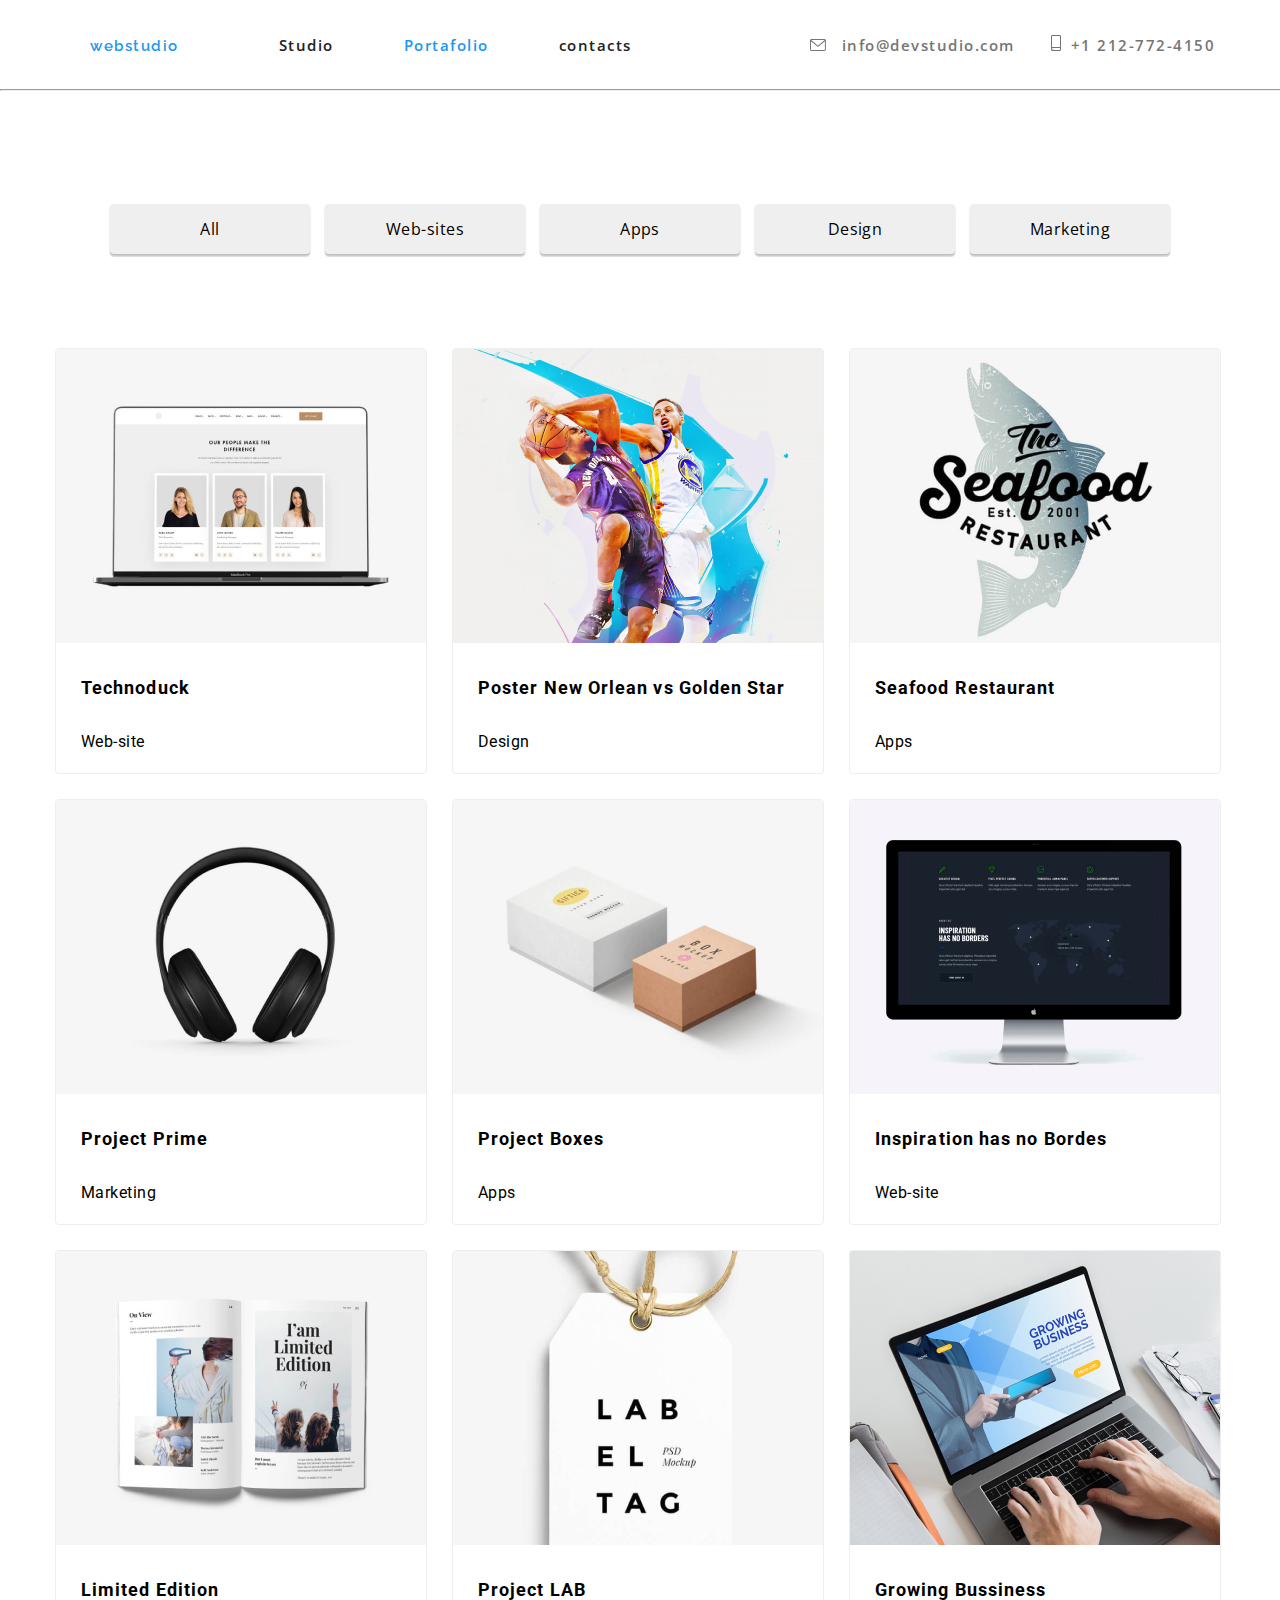
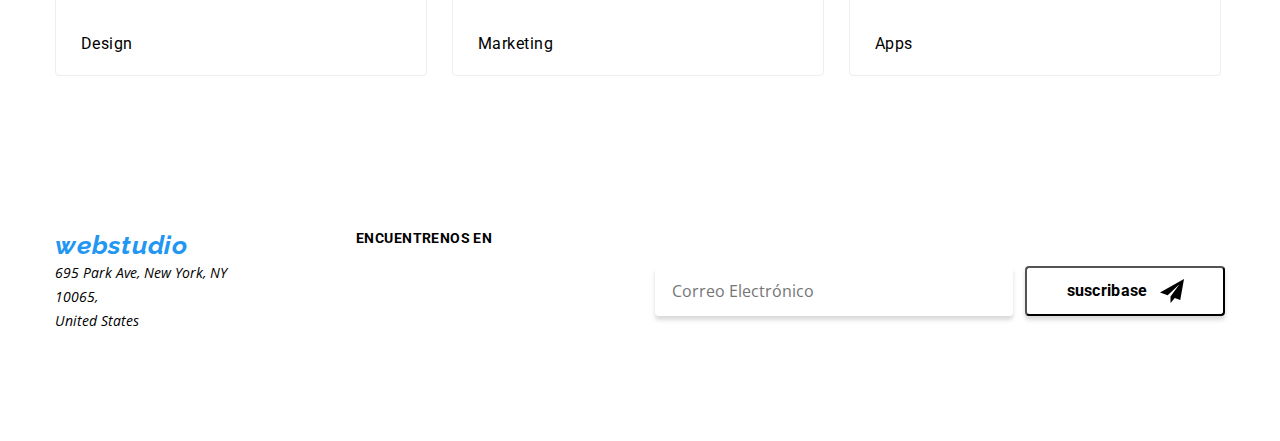
==== commit edfa4bf9: "se agrego componentes sass" ====
--- a/portfolio.html
+++ b/portfolio.html
@@ -9,7 +9,8 @@
       rel="stylesheet"
       href="https://cdnjs.cloudflare.com/ajax/libs/modern-normalize/1.0.0/modern-normalize.min.css"
     />
-    <link rel="stylesheet" href="css/styles.css" />
+    <link rel="stylesheet" href="./css/main.min.css" />
+    <link rel="stylesheet" href="./css/styles.css" />
     <title>Porftolio</title>
   </head>
   <body>
--- a/css/main.min.css
+++ b/css/main.min.css
@@ -0,0 +1 @@
+@import"https://fonts.googleapis.com/css2?family=Roboto:wght@400;500;700;900&display=swap";@import"https://fonts.googleapis.com/css2?family=Open+Sans:ital,wght@0,300;0,400;0,500;0,600;0,700;0,800;1,300;1,400;1,500;1,600;1,700;1,800&family=Roboto:ital,wght@0,100;0,300;0,400;0,500;0,700;0,900;1,100;1,300;1,400;1,500;1,700;1,900&display=swap";@import"https://fonts.googleapis.com/css2?family=Raleway:ital,wght@0,100;0,200;0,300;0,400;0,500;0,600;0,700;0,800;0,900;1,100;1,200;1,300;1,400;1,500;1,600;1,700;1,800;1,900&family=Roboto:ital,wght@0,100;0,300;0,400;0,500;0,700;0,900;1,100;1,300;1,400;1,500;1,700;1,900&display=swap";*{font-family:"Open Sans","Roboto",sans-serif}.section{padding-top:94px;padding-bottom:94px}.list{margin:0;list-style:none}.link{text-decoration:none}.current{display:inline-block;height:100%;position:relative;padding:25px 0;outline:none}.current:focus::after,.current:focus-within::after,.current:focus-visible::after,.current:hover::after,.current:active::after{display:inline-block;position:absolute;content:"";width:100%;height:5px;background-color:var(--main--primaryColor);left:0;bottom:-25px}.p-0{padding:0}.m-0{margin:0%}.pv-main{padding:40px 0}body{font-family:"Roboto","Releway",sans-serif;background:var(--main--textColor);line-height:1.5}.container{width:1200px;margin:0 auto;padding:0 15px}.webstudio{color:#2196f3;font-size:26px;line-height:31px;font-weight:700;margin-right:30px;font-family:Raleway;font-weight:700;letter-spacing:.78px}.header_portfolio.current{color:#2196f3}.box__header a{color:#757575}.our-service{background-image:linear-gradient(to bottom, rgba(47, 48, 58, 0.4), rgba(0, 0, 0, 0.4)),url("../images/fondo-index.png")}.our-service__title{font-size:44px;line-height:60px;color:#fff}.our-service__container{display:flex;justify-content:center;align-items:center}.our-service__text{color:#212121;display:flex;flex-direction:column;width:515px}.about__list{display:flex;gap:30px}.about__container{display:flex;align-content:center;align-items:center;border-radius:4px;padding-left:100px;width:270px;height:120px;background:var(--main--color--fondo--logos)}.about__svg{width:70px;height:70px}.about__text{font-size:14px;line-height:16px;font-weight:700;color:var(--main--secundario)}.about__paragraph{font-size:14px;line-height:24px;font-weight:400;color:var(--main--textSecundario)}.what-we-do__list{display:flex;gap:30px}.what-we-do__item{background-color:#212121;position:relative;width:370px;height:294px}.what-we-do__item-text{width:370px;height:70px;position:absolute;bottom:0;background:rgba(47,48,58,.8);padding:23px 70px;color:#fff;text-align:center}.what-we-do__title{display:flex;justify-content:center;font-size:36;line-height:42px;font-weight:700;color:#212121}.customer__title{text-align:center;color:#212121;text-align:center;font-family:Roboto;font-size:36px;font-style:normal;font-weight:700;line-height:normal;letter-spacing:1.08px}.customer__container{display:flex;align-items:center;justify-content:center}.customer__list{display:flex;align-items:center;justify-content:space-between;gap:30px}.customer__item{display:flex;align-items:center;justify-content:center;flex-wrap:wrap;cursor:pointer;height:92px;width:170px;border-radius:4px;border:1px solid #afb1b8;fill:#afb1b8;transition:color .3s cubic-bezier(0.075, 0.82, 0.165, 1)}.customer__item:hover{fill:#2196f3;border:1px solid #2196f3}.team{background:#f5f4fa}.team__title{display:flex;justify-content:center;font-size:36;line-height:42px;font-weight:700;color:#212121}.team__list{display:flex;gap:30px}.team__item{border-radius:0px 0px 4px 4px;background:#fff;box-shadow:0px 2px 1px 0px rgba(0,0,0,.2),0px 1px 1px 0px rgba(0,0,0,.14),0px 1px 3px 0px rgba(0,0,0,.12);width:370px;flex-basis:calc((100% - 60px)/3);height:428px}.team__img{width:100%;height:auto;object-fit:cover}.team__name{margin:0%;padding-top:30px;text-align:center;color:#212121;font-size:16px;font-weight:500;line-height:19px}.team__description{margin:0%;padding-top:10px;font-size:16px;line-height:19px;font-weight:400;color:#757575;text-align:center}.team-social__list{display:flex;align-items:center;align-content:center;gap:10px;width:100%;padding:16px 32px 30px 32px}.team-social__item{width:44px;height:44px;display:flex;align-items:center;align-content:center;background:#fff;border-radius:50%}.team-social__item:hover>.team-social__link,.team-social__item :focus>.team-social__link,.team-social__item :focus-within>.team-social__link{background-color:#2196f3;cursor:pointer;outline:none}.team-social__item:hover .team__svg,.team-social__item :focus .team__svg,.team-social__item :focus-within .team__svg{fill:#fff}.team-social__link{background-color:#fff;border-radius:50%;width:44px;height:44px;display:flex;justify-content:center;align-items:center;fill:#757575;transition:color .3s cubic-bezier(0.075, 0.82, 0.165, 1)}.backdrop{width:100%;height:100%;z-index:2;background-color:rgba(0,0,0,.5);transition:opacity 250ms cubic-bezier(0.4, 0, 0.2, 1),visibility 250ms cubic-bezier(0.4, 0, 0.2, 1);position:fixed;top:0;left:0}.backdrop.is-hidden{visibility:hidden;opacity:0;pointer-events:none}.modal{width:528px;height:598px;background-color:#fff;box-shadow:0px 1px 3px rgba(0,0,0,.12),0px 1px 1px rgba(0,0,0,.14),0px 2px 1px rgba(0,0,0,.2);border-radius:4px;position:absolute;top:20px;left:50%;transform:translateX(-50%);z-index:3}.modal__close{font-weight:500;background-color:#fff;width:30px;height:30px;border:1px solid rgba(0,0,0,.1);border-radius:50%;cursor:pointer;position:absolute;top:8px;right:8px}.modal__close:hover{color:#2196f3}.form{display:flex;flex-direction:column;margin:40px;position:relative}.form__title{font-weight:700;font-size:20px;text-align:center;line-height:23px;letter-spacing:.03em;margin-bottom:12px}.form__label{font-weight:400;font-size:12px;line-height:14px;letter-spacing:.01em;color:#757575}.form__input{border:1px solid rgba(33,33,33,.2);border-radius:4px;width:448px;height:40px;padding-left:42px;padding-right:5px;margin-top:4px;margin-bottom:10px;outline:none}.form__input:hover,.form__input :focus,.form__input :focus-within{border:1px solid #2196f3}.form__input:hover+.form__person-icon,.form__input:focus+.form__person-icon,.form__input:focus-within+.form__person-icon{fill:#2196f3}.form__input:hover+.form__tel-icon,.form__input:focus+.form__tel-icon,.form__input:focus-within+.form__tel-icon{fill:#2196f3}.form__input:hover+.form__envelope-icon,.form__input:focus+.form__envelope-icon,.form__input:focus-within+.form__envelope-icon{fill:#2196f3}.form__person-icon{position:absolute;left:9px;top:111px;fill:#212121}.form__tel-icon{position:absolute;left:9px;top:178px;fill:#212121}.form__envelope-icon{position:absolute;left:7px;top:247px;fill:#212121}.form__textarea{border:1px solid #757575;border-radius:4px;width:448px;height:120px;padding:12px 16px;margin-top:4px;resize:vertical;outline:none}.form__textarea::placeholder{font-weight:400;font-size:12px;line-height:14px;letter-spacing:.01em;color:gray}.form__textarea:hover,.form__textarea :focus,.form__textarea :focus-within{border:1px solid #2196f3}.form__tyc{display:flex;justify-content:center;align-items:flex-start;margin-top:20px;margin-left:12px}.form__checkbox{width:20px;height:19px;margin-top:1px;margin-right:9px}.form__checkbox :checked::before{content:"";display:inline-block;width:19px;height:19px;background-color:#2196f3;background-image:url("data:image/svg+xml,%0A%3Csvg xmlns='http://www.w3.org/2000/svg' width='18' height='18' viewBox='0 0 10 10'%3E%3Cg class='nc-icon-wrapper' stroke-width='1' fill='%23555555'%3E%3Cpath fill='none' stroke='%23FFFFFF' stroke-linecap='round' stroke-linejoin='round' stroke-miterlimit='10' data-cap='butt' d='M2.83 4.72l1.58 1.58 2.83-2.83'/%3E%3C/g%3E%3C/svg%3E");background-position:center;border:2px solid #fff;border-radius:4px;padding:1px}.form__terms-conditions{text-align:start;font-weight:400;font-size:14px;line-height:24px;letter-spacing:.03em;color:#757575}.form__button{display:flex;align-items:center;justify-content:center;margin-left:auto;margin-right:auto;margin-top:5px;width:200px;height:50px;color:#fff;border:none;border-radius:4px;background-color:#2f303a;font-weight:700;font-size:16px;line-height:30px;letter-spacing:.06em;text-align:center}.form__button:hover{box-shadow:0px 4px 4px rgba(0,0,0,.15);cursor:pointer;background-color:#2196f3}header a{color:#212121;font-size:14px;line-height:16px;font-weight:500}.header__navegation{display:flex;justify-content:space-between}.header__list-menu{display:flex;column-gap:50px;justify-content:center;align-items:center;padding:25px;transition:color .3s cubic-bezier(0.075, 0.82, 0.165, 1)}.header__list-menu a:hover{color:#2196f3}.header__link{font-weight:600;font-size:15px;line-height:1.36;letter-spacing:.1em;padding:10px}.header__list-contact{display:flex;justify-content:center;align-items:center;column-gap:16px}.header__item-contact .email{fill:#757575;margin-right:10px;transition:color .3s cubic-bezier(0.075, 0.82, 0.165, 1)}.header__item-contact .telefono{fill:#757575;margin-right:10px;transition:color .3s cubic-bezier(0.075, 0.82, 0.165, 1)}.header__menu.current{color:#2196f3}.header__item-contact:hover>.icon,.header__item-contact:focus>.icon,.header__item-contact:focus-within>.icon{color:#2196f3}.header__item-contact:hover .email,.header__item-contact:focus .email,.header__item-contact:focus-within .email{fill:#2196f3}.header__item-contact:hover>.icon,.header__item-contact:focus>.icon,.header__item-contact:focus-within>.icon{color:#2196f3}.header__item-contact:hover .telefono,.header__item-contact:focus .telefono,.header__item-contact:focus-within .telefono{fill:#2196f3}/*# sourceMappingURL=main.min.css.map */--- a/css/styles.css
+++ b/css/styles.css
@@ -1,201 +1,7 @@
-@import url("https://fonts.googleapis.com/css2?family=Roboto:wght@400;500;700;900&display=swap");
-
-@import url("https://fonts.googleapis.com/css2?family=Open+Sans:ital,wght@0,300;0,400;0,500;0,600;0,700;0,800;1,300;1,400;1,500;1,600;1,700;1,800&family=Roboto:ital,wght@0,100;0,300;0,400;0,500;0,700;0,900;1,100;1,300;1,400;1,500;1,700;1,900&display=swap");
-
-@import url("https://fonts.googleapis.com/css2?family=Raleway:ital,wght@0,100;0,200;0,300;0,400;0,500;0,600;0,700;0,800;0,900;1,100;1,200;1,300;1,400;1,500;1,600;1,700;1,800;1,900&family=Roboto:ital,wght@0,100;0,300;0,400;0,500;0,700;0,900;1,100;1,300;1,400;1,500;1,700;1,900&display=swap");
-
-* {
-  font-family: "Open Sans", "Roboto", sans-serif;
-}
-
-/* estilos generales   */
-.section {
-  padding-top: 94px;
-  padding-bottom: 94px;
-}
-
-.list {
-  margin: 0;
-  list-style: none;
-}
-.link {
-  text-decoration: none;
-}
-
-.current {
-  display: inline-block;
-  height: 100%;
-  position: relative;
-  padding: 25px 0;
-  outline: none;
-}
-
-.current:focus::after,
-.current:focus-within::after,
-.current:focus-visible::after,
-.current:hover::after,
-.current:active::after {
-  display: inline-block;
-  position: absolute;
-  content: "";
-  width: 100%;
-  height: 5px;
-  background-color: var(--main--primaryColor);
-  left: 0;
-  bottom: -25px;
-}
-
-.p-0 {
-  padding: 0;
-}
-.m-0 {
-  margin: 0%;
-}
-
-.pv-main {
-  padding: 40px 0;
-}
-
-.our-service {
-  /* background-color: var(--main--backgraundSecundario); */
-
-  background-image: linear-gradient(
-      to bottom,
-      rgba(47, 48, 58, 0.4),
-      rgba(0, 0, 0, 0.4)
-    ),
-    url("../images/fondo-index.png");
-}
-
-:root {
-  --main--primaryColor: rgb(33, 150, 243);
-  --main--secundario: rgb(33, 33, 33);
-  --main--textColor: rgb(255, 255, 255);
-  --main--backgraundSecundario: rgb(47, 48, 58);
-  --main--textSecundario: rgb(117, 117, 117);
-  --main--color--fondo--logos: rgb(245, 244, 250);
-}
-
-body {
-  font-family: "Roboto", "Releway", sans-serif;
-  background: var(--main--textColor);
-  line-height: 1.5;
-  /* position: relative; */
-}
-.container {
-  width: 1200px;
-  margin: 0 auto;
-  padding: 0 15px;
-}
-
-/*  estilos header links y botones */
-/*estilo links header  */
-.header__navegation {
-  display: flex;
-  justify-content: space-between;
-}
-
-.header__list-menu {
-  display: flex;
-  column-gap: 50px;
-  justify-content: center;
-  align-items: center;
-  padding: 25px;
-  transition: color 0.3s cubic-bezier(0.075, 0.82, 0.165, 1);
-}
-.header__list-menu a:hover {
-  color: var(--main--primaryColor);
-}
-
-.header__list-contact {
-  display: flex;
-  justify-content: center;
-  align-items: center;
-  column-gap: 16px;
-}
-
-/* para revisar esta parte del codigo email contactos----------------------*/
-
-/* estilos para svg email y texto email:hover*/
-.header__item-contact .email {
-  fill: #757575;
-  margin-right: 10px;
-  transition: color 0.3s cubic-bezier(0.075, 0.82, 0.165, 1);
-}
-.header__item-contact:hover > .icon,
-.header__item-contact:focus > .icon,
-.header__item-contact:focus-within > .icon {
-  color: var(--main--primaryColor);
-}
-
-.header__item-contact:hover .email,
-.header__item-contact:focus .email,
-.header__item-contact:focus-within .email {
-  fill: var(--main--primaryColor);
-}
-
-/* estilos para svg telefono y texto telefono:hover*/
-.header__item-contact .telefono {
-  fill: #757575;
-  margin-right: 10px;
-  transition: color 0.3s cubic-bezier(0.075, 0.82, 0.165, 1);
-}
-.header__item-contact:hover > .icon,
-.header__item-contact:focus > .icon,
-.header__item-contact:focus-within > .icon {
-  color: var(--main--primaryColor);
-}
-
-.header__item-contact:hover .telefono,
-.header__item-contact:focus .telefono,
-.header__item-contact:focus-within .telefono {
-  fill: var(--main--primaryColor);
-}
-
-/* para revisar esta parte del codigo logos empresas que trabajan con nosotros ----------------------*/
-
-.customer__item {
-  display: flex;
-  align-items: center;
-  justify-content: center;
-  flex-wrap: wrap;
-  cursor: pointer;
-  height: 92px;
-  width: 170px;
-  border-radius: 4px;
-  border: 1px solid #afb1b8;
-  fill: #afb1b8;
-  transition: color 0.3s cubic-bezier(0.075, 0.82, 0.165, 1);
-}
-.customer__container .customer__item:hover {
-  fill: var(--main--primaryColor);
-  border: 1px solid var(--main--primaryColor);
-}
-
-/***************************************---------------*******************/
-/* Font Stylesk */
-.header__link {
-  font-weight: 600;
-  font-size: 15px;
-  line-height: 1.36;
-  letter-spacing: 0.1em;
-  padding: 10px;
-}
-
-.webstudio {
-  color: var(--main--primaryColor);
-  font-size: 26px;
-  line-height: 31px;
-  font-weight: 700;
-  margin-right: 30px;
-}
-header a {
-  color: var(--main--secundario);
-
-  font-size: 14px;
-  line-height: 16px;
-  font-weight: 500;
-}
+
+
+
+
 .footer__container-title {
   color: var(--main--textColor);
   font-family: Roboto;
@@ -208,19 +14,9 @@
   padding-bottom: 20px;
 }
 
-/*  estilos para titulo y boton debajo del titulo segundo sectiom*/
-
-.our-service__title {
-  font-size: 44px;
-  line-height: 60px;
-  color: var(--main--textColor);
-}
-
-.our-service__container {
-  display: flex;
-  justify-content: center;
-  align-items: center;
-}
+
+
+
 
 .buttons .button {
   width: 200px;
@@ -250,83 +46,13 @@
   color: var(--main--textColor);
 }
 
-.our-service__text {
-  color: var(--detail-color);
-  display: flex;
-  flex-direction: column;
-  width: 515px;
-}
-
-/*estilos tercera seccion*/
-
-.about__list {
-  display: flex;
-  gap: 30px;
-}
-
-.about__container {
-  display: flex;
-  align-content: center;
-  align-items: center;
-  border-radius: 4px;
-  padding-left: 100px;
-  width: 270px;
-  height: 120px;
-  background: var(--main--color--fondo--logos);
-}
-.about__svg {
-  width: 70px;
-  height: 70px;
-}
-
-/* estilos cuarta section imagenes de referencia*/
-
-.what-we-do__list {
-  display: flex;
-  gap: 30px;
-}
-
-.what-we-do__item {
-  background-color: #212121;
-  position: relative;
-  width: 370px;
-  height: 294px;
-}
-
-.what-we-do__item-text {
-  width: 370px;
-  height: 70px;
-  position: absolute;
-  bottom: 0;
-
-  background: rgba(47, 48, 58, 0.8);
-  padding: 23px 70px;
-  color: white;
-  text-align: center;
-}
-
-/* estilos quinto section  */
-
-.team__list {
-  display: flex;
-  gap: 30px;
-}
-.team__item {
-  border-radius: 0px 0px 4px 4px;
-  background: #fff;
-
-  /* material shadow v1 */
-  box-shadow: 0px 2px 1px 0px rgba(0, 0, 0, 0.2),
-    0px 1px 1px 0px rgba(0, 0, 0, 0.14), 0px 1px 3px 0px rgba(0, 0, 0, 0.12);
-}
-.team__name {
-  margin: 0%;
-  padding-top: 30px;
-}
-.team__description {
-  margin: 0%;
-  padding-top: 10px;
-}
+
+
+
+
+
+
+/* creo que es de team  */
 
 .icon__tarjetas {
   width: 20px;
@@ -341,113 +67,10 @@
   fill: var(--main--textColor);
 }
 
-.team-social__list {
-  display: flex;
-  align-items: center;
-  align-content: center;
-  gap: 10px;
-  width: 100%;
-  padding: 16px 32px 30px 32px;
-}
-.team-social__item {
-  width: 44px;
-  height: 44px;
-  display: flex;
-  align-items: center;
-  align-content: center;
-  /* padding: 12px; */
-  background: var(--main--textColor);
-  border-radius: 50%;
-}
-
-.team-social__link {
-  background-color: #ffff;
-  border-radius: 50%;
-  width: 44px;
-  height: 44px;
-  display: flex;
-  justify-content: center;
-  align-items: center;
-  fill: var(--main--textSecundario);
-  transition: color 0.3s cubic-bezier(0.075, 0.82, 0.165, 1);
-}
-.team-social__item:hover > .team-social__link,
-.team-social__item:focus > .team-social__link,
-.team-social__item:focus-within > .team-social__link {
-  background-color: var(--main--primaryColor);
-  cursor: pointer;
-  outline: none;
-}
-
-.team-social__item:hover .team__svg,
-.team-social__item:focus .team__svg,
-.team-social__item:focus-within .team__svg {
-  fill: var(--main--textColor);
-}
-
-/*************************---------------------------********************************/
-
-.team {
-  background: var(--main--color--fondo--logos);
-}
-
-.team__name {
-  text-align: center;
-  color: var(--main--secundario);
-  font-size: 16px;
-  font-weight: 500;
-
-  line-height: 19px;
-}
-
-.team__description {
-  text-align: center;
-  font-size: 16px;
-  line-height: 19px;
-  font-weight: 400;
-  color: var(--main--textSecundario);
-}
-
-.team__list .team__item {
-  width: 370px;
-  flex-basis: calc((100%-30px * 2) / 3);
-  height: 428px;
-
-  /* border-radius: 0px 0px 4px 4px; */
-  /* background: #FFF; */
-
-  /* material shadow v1 */
-  /* box-shadow: 0px 2px 1px 0px rgba(0, 0, 0, 0.20), 0px 1px 1px 0px rgba(0, 0, 0, 0.14), 0px 1px 3px 0px rgba(0, 0, 0, 0.12); */
-}
-.team__img {
-  width: 100%;
-  height: auto;
-  object-fit: cover;
-}
-
-/*------------------------------------------------------------------------------------------------------------*/
-
-.about__text {
-  font-size: 14px;
-  line-height: 16px;
-  font-weight: 700;
-  color: var(--main--secundario);
-}
-.about__paragraph {
-  font-size: 14px;
-  line-height: 24px;
-  font-weight: 400;
-  color: var(--main--textSecundario);
-}
-
-.team__title {
-  display: flex;
-  justify-content: center;
-  font-size: 36;
-  line-height: 42px;
-  font-weight: 700;
-  color: var(--main--secundario);
-}
+/* creo que cierra algo de team */
+
+
+
 
 /*  footer estilos p */
 
@@ -478,9 +101,7 @@
 /*  estilos foooter*/
 /*revisar este codigo, el porque no me aparece la mano del cursor */
 
-.box__header a {
-  color: var(--main--textSecundario);
-}
+
 
 /****************************************************************************************estilos pagina portfolio******************************************************/
 
@@ -496,13 +117,7 @@
   line-height: 30px;
 }
 
-.header__menu.current {
-  color: var(--main--primaryColor);
-}
-
-.header_portfolio.current {
-  color: var(--main--primaryColor);
-}
+
 /* .current::after {
   content: "";
 
@@ -603,29 +218,7 @@
   letter-spacing: 0.48px;
 }
 
-/*************clientes regulares 6 section***********************/
-.customer__title {
-  text-align: center;
-  color: #212121;
-  text-align: center;
-  font-family: Roboto;
-  font-size: 36px;
-  font-style: normal;
-  font-weight: 700;
-  line-height: normal;
-  letter-spacing: 1.08px;
-}
-.customer__container {
-  display: flex;
-  align-items: center;
-  justify-content: center;
-}
-.customer__list {
-  display: flex;
-  align-items: center;
-  justify-content: space-between;
-  gap: 30px;
-}
+
 
 /***********************************overlay******/
 
@@ -667,226 +260,45 @@
   margin-top: -1px;
 }
 
-/*************ventana modal***************************/
-.backdrop {
-  width: 100%;
-  height: 100%;
-  z-index: 2;
-  background-color: rgba(0, 0, 0, 0.5);
-  transition: opacity 250ms cubic-bezier(0.4, 0, 0.2, 1),
-    visibility 250ms cubic-bezier(0.4, 0, 0.2, 1);
-  position: fixed;
-  top: 0;
-  left: 0;
-}
-
-.backdrop.is-hidden {
-  visibility: hidden;
-  opacity: 0;
-  pointer-events: none;
-}
-
-.modal {
-  width: 528px;
-  height: 598px;
-  background-color: #fff;
-  box-shadow: 0px 1px 3px rgba(0, 0, 0, 0.12), 0px 1px 1px rgba(0, 0, 0, 0.14),
-    0px 2px 1px rgba(0, 0, 0, 0.2);
-  border-radius: 4px;
-  position: absolute;
-  top: 20px;
-  left: 50%;
-  transform: translateX(-50%);
-  z-index: 3;
-}
-
-.modal__close {
-  font-weight: 500;
-  background-color: #fff;
-  width: 30px;
-  height: 30px;
-  border: 1px solid rgba(0, 0, 0, 0.1);
-  border-radius: 50%;
-  cursor: pointer;
-  position: absolute;
-  top: 8px;
-  right: 8px;
-}
-
-.modal__close:hover {
-  color: var(--main--primaryColor);
-}
-
-.form {
-  display: flex;
-  flex-direction: column;
-  margin: 40px;
-  position: relative;
-}
-
-.form-title {
-  font-weight: 700;
-  font-size: 20px;
-  text-align: center;
-  line-height: 23px;
-  letter-spacing: 0.03em;
-  margin-bottom: 12px;
-}
-
-.form__label {
-  font-weight: 400;
-  font-size: 12px;
-  line-height: 14px;
-  letter-spacing: 0.01em;
-  color: var(--main--textSecundario);
-}
-
-.form__input {
-  border: 1px solid rgba(33, 33, 33, 0.2);
-  border-radius: 4px;
-  width: 448px;
-  height: 40px;
-  padding-left: 42px;
-  padding-right: 5px;
-  margin-top: 4px;
-  margin-bottom: 10px;
-  outline: none;
-}
-
-.form__person-icon {
-  position: absolute;
-
-  left: 9px;
-  top: 111px;
-  fill: var(--main--secundario);
-}
-
-.form__tel-icon {
-  position: absolute;
-  left: 9px;
-  top: 178px;
-  fill: var(--main--secundario);
-}
-
-.form__envelope-icon {
-  position: absolute;
-
-  left: 7px;
-  top: 247px;
-  fill: var(--main--secundario);
-}
-
-.form__input:hover,
-.form__input:focus,
-.form__input:focus-within {
-  border: 1px solid var(--main--primaryColor);
-}
-
-.form__input:hover + .form__person-icon,
-.form__input:focus + .form__person-icon,
-.form__input:focus-within + .form__person-icon {
-  fill: var(--main--primaryColor);
-}
-
-.form__input:hover + .form__tel-icon,
-.form__input:focus + .form__tel-icon,
-.form__input:focus-within + .form__tel-icon {
-  fill: var(--main--primaryColor);
-}
-
-.form__input:hover + .form__envelope-icon,
-.form__input:focus + .form__envelope-icon,
-.form__input:focus-within + .form__envelope-icon {
-  fill: var(--main--primaryColor);
-}
-
-.form__textarea {
-  border: 1px solid var(--main--textSecundario);
-  border-radius: 4px;
-  width: 448px;
-  height: 120px;
-  padding: 12px 16px;
-  margin-top: 4px;
-  resize: vertical;
-  outline: none;
-}
-
-.form__textarea::placeholder {
-  font-weight: 400;
-  font-size: 12px;
-  line-height: 14px;
-  letter-spacing: 0.01em;
-  color: black;
-}
-
-.form__textarea:hover,
-.form__textarea:focus,
-.form__textarea:focus-within {
-  border: 1px solid var(--main--primaryColor);
-}
-
-.form__tyc {
-  display: flex;
-  justify-content: center;
-  align-items: flex-start;
-  margin-top: 20px;
-  margin-left: 12px;
-}
-
-.form__checkbox {
-  width: 20px;
-  height: 19px;
-  margin-top: 1px;
-  margin-right: 9px;
-}
-
-.form__checkbox:checked::before {
-  content: "";
-  display: inline-block;
-  width: 19px;
-  height: 19px;
-  background-color: var(--main--primaryColor);
-  background-image: url("data:image/svg+xml,%0A%3Csvg xmlns='http://www.w3.org/2000/svg' width='18' height='18' viewBox='0 0 10 10'%3E%3Cg class='nc-icon-wrapper' stroke-width='1' fill='%23555555'%3E%3Cpath fill='none' stroke='%23FFFFFF' stroke-linecap='round' stroke-linejoin='round' stroke-miterlimit='10' data-cap='butt' d='M2.83 4.72l1.58 1.58 2.83-2.83'/%3E%3C/g%3E%3C/svg%3E");
-  background-position: center;
-  border: 2px solid white;
-  border-radius: 4px;
-  padding: 1px;
-}
-
-.form__terms-conditions {
-  text-align: start;
-  font-weight: 400;
-  font-size: 14px;
-  line-height: 24px;
-  letter-spacing: 0.03em;
-  color: var(--main--textSecundario);
-}
-
-.form__button {
-  display: flex;
-  align-items: center;
-  justify-content: center;
-  margin-left: auto;
-  margin-right: auto;
-  margin-top: 5px;
-  width: 200px;
-  height: 50px;
-  color: #fff;
-  border: none;
-  border-radius: 4px;
-  background-color: var(--main--backgraundSecundario);
-  font-weight: 700;
-  font-size: 16px;
-  line-height: 30px;
-  letter-spacing: 0.06em;
-  text-align: center;
-}
-
-.form__button:hover {
-  box-shadow: 0px 4px 4px rgba(0, 0, 0, 0.15);
-  cursor: pointer;
-  background-color: var(--main--primaryColor);
-}
+
+
+/* /::::::::::::::::::::_________________________::::::::::::::::::::::::::::/ */
+
+
+
+
+
+
+
+
+
+
+
+
+
+
+
+
+
+
+
+
+
+
+
+
+
+
+
+
+
+
+
+
+
+
+
+
 
 /* caja email footer */
 .footer__suscribe {
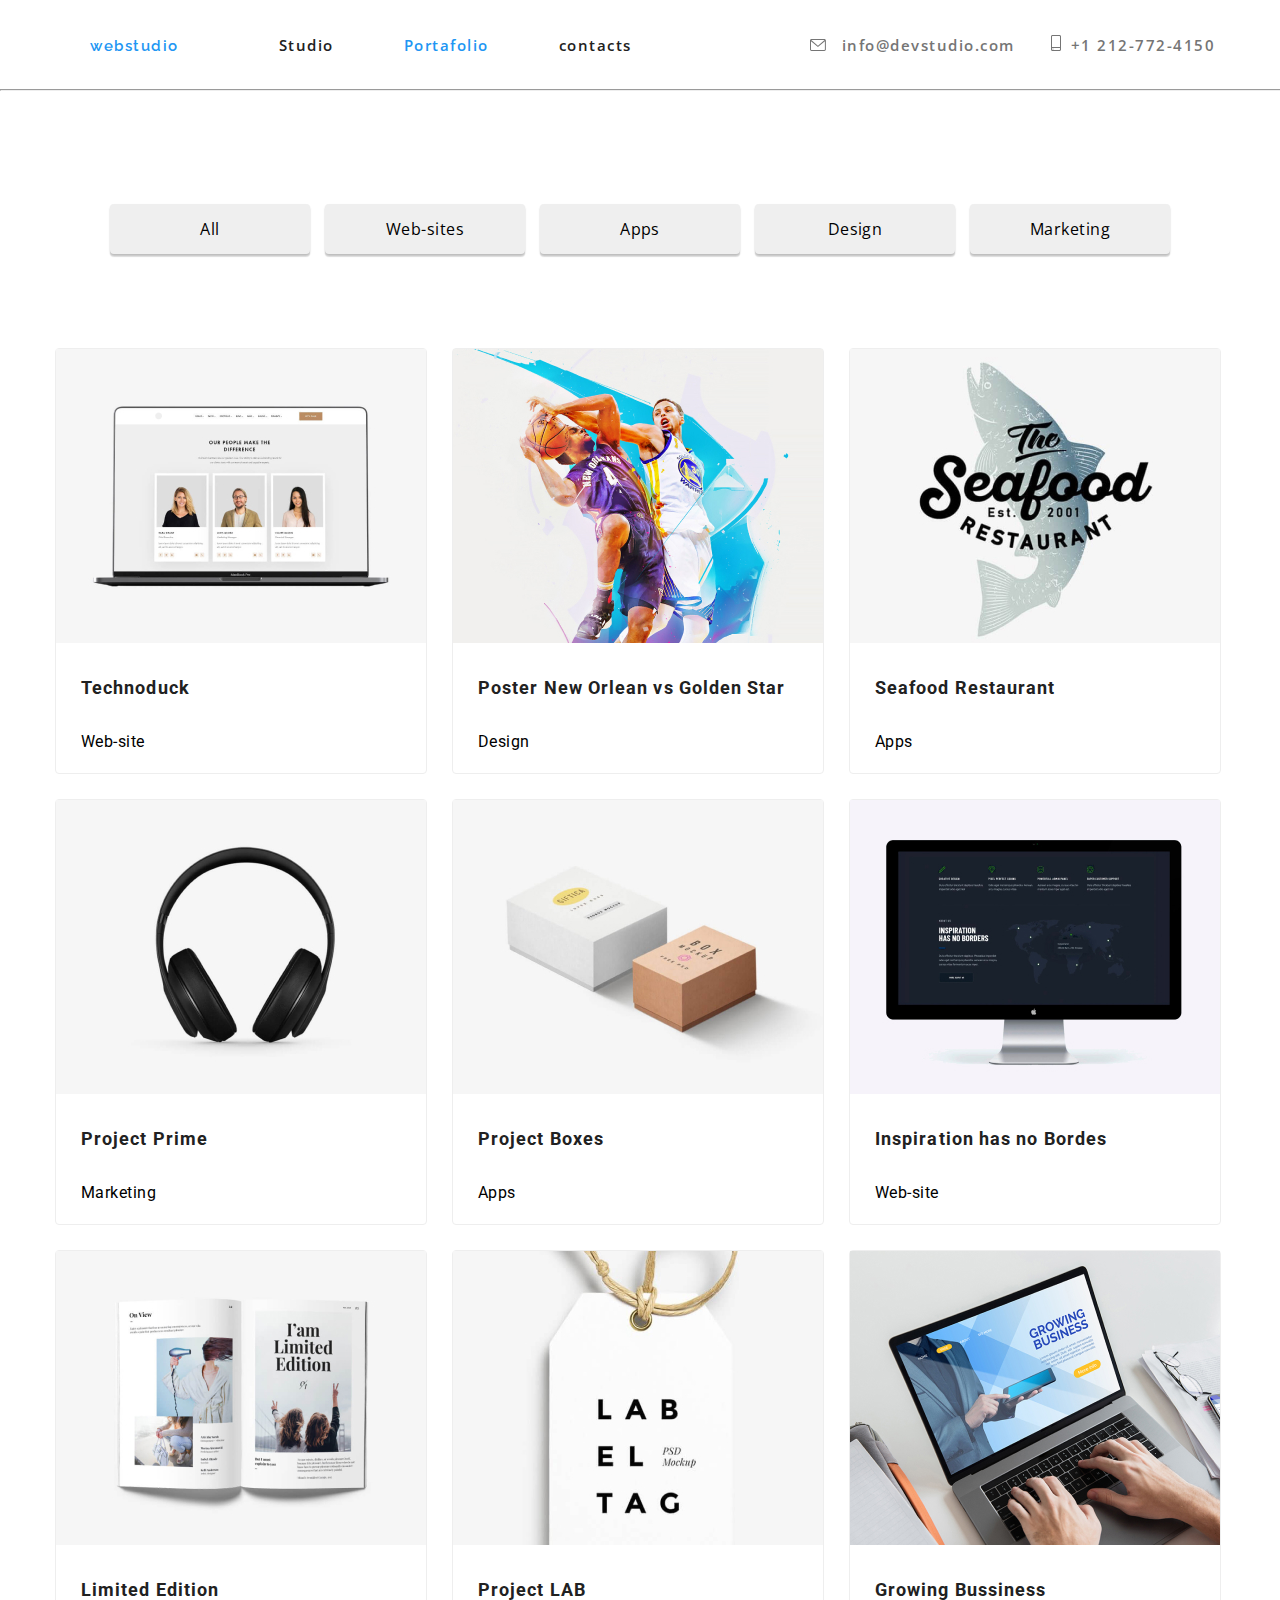
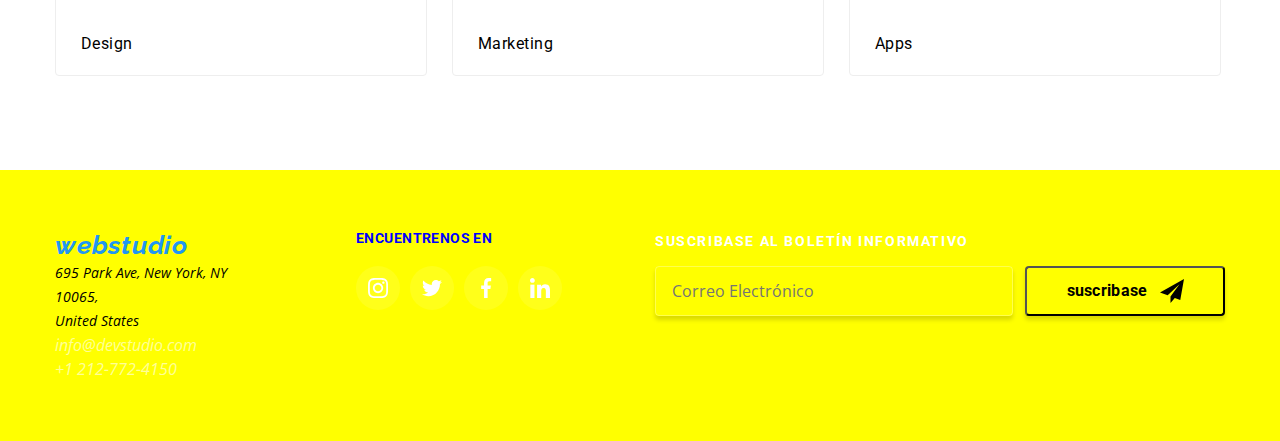
==== commit 019e39f8: "se agrego componentes sass falta cambiar nombre de variables y organizar tres componentes" ====
--- a/portfolio.html
+++ b/portfolio.html
@@ -10,7 +10,7 @@
       href="https://cdnjs.cloudflare.com/ajax/libs/modern-normalize/1.0.0/modern-normalize.min.css"
     />
     <link rel="stylesheet" href="./css/main.min.css" />
-    <link rel="stylesheet" href="./css/styles.css" />
+    <!-- <link rel="stylesheet" href="./css/styles.css" /> -->
     <title>Porftolio</title>
   </head>
   <body>
--- a/css/main.min.css
+++ b/css/main.min.css
@@ -1 +1 @@
-@import"https://fonts.googleapis.com/css2?family=Roboto:wght@400;500;700;900&display=swap";@import"https://fonts.googleapis.com/css2?family=Open+Sans:ital,wght@0,300;0,400;0,500;0,600;0,700;0,800;1,300;1,400;1,500;1,600;1,700;1,800&family=Roboto:ital,wght@0,100;0,300;0,400;0,500;0,700;0,900;1,100;1,300;1,400;1,500;1,700;1,900&display=swap";@import"https://fonts.googleapis.com/css2?family=Raleway:ital,wght@0,100;0,200;0,300;0,400;0,500;0,600;0,700;0,800;0,900;1,100;1,200;1,300;1,400;1,500;1,600;1,700;1,800;1,900&family=Roboto:ital,wght@0,100;0,300;0,400;0,500;0,700;0,900;1,100;1,300;1,400;1,500;1,700;1,900&display=swap";*{font-family:"Open Sans","Roboto",sans-serif}.section{padding-top:94px;padding-bottom:94px}.list{margin:0;list-style:none}.link{text-decoration:none}.current{display:inline-block;height:100%;position:relative;padding:25px 0;outline:none}.current:focus::after,.current:focus-within::after,.current:focus-visible::after,.current:hover::after,.current:active::after{display:inline-block;position:absolute;content:"";width:100%;height:5px;background-color:var(--main--primaryColor);left:0;bottom:-25px}.p-0{padding:0}.m-0{margin:0%}.pv-main{padding:40px 0}body{font-family:"Roboto","Releway",sans-serif;background:var(--main--textColor);line-height:1.5}.container{width:1200px;margin:0 auto;padding:0 15px}.webstudio{color:#2196f3;font-size:26px;line-height:31px;font-weight:700;margin-right:30px;font-family:Raleway;font-weight:700;letter-spacing:.78px}.header_portfolio.current{color:#2196f3}.box__header a{color:#757575}.our-service{background-image:linear-gradient(to bottom, rgba(47, 48, 58, 0.4), rgba(0, 0, 0, 0.4)),url("../images/fondo-index.png")}.our-service__title{font-size:44px;line-height:60px;color:#fff}.our-service__container{display:flex;justify-content:center;align-items:center}.our-service__text{color:#212121;display:flex;flex-direction:column;width:515px}.about__list{display:flex;gap:30px}.about__container{display:flex;align-content:center;align-items:center;border-radius:4px;padding-left:100px;width:270px;height:120px;background:var(--main--color--fondo--logos)}.about__svg{width:70px;height:70px}.about__text{font-size:14px;line-height:16px;font-weight:700;color:var(--main--secundario)}.about__paragraph{font-size:14px;line-height:24px;font-weight:400;color:var(--main--textSecundario)}.what-we-do__list{display:flex;gap:30px}.what-we-do__item{background-color:#212121;position:relative;width:370px;height:294px}.what-we-do__item-text{width:370px;height:70px;position:absolute;bottom:0;background:rgba(47,48,58,.8);padding:23px 70px;color:#fff;text-align:center}.what-we-do__title{display:flex;justify-content:center;font-size:36;line-height:42px;font-weight:700;color:#212121}.customer__title{text-align:center;color:#212121;text-align:center;font-family:Roboto;font-size:36px;font-style:normal;font-weight:700;line-height:normal;letter-spacing:1.08px}.customer__container{display:flex;align-items:center;justify-content:center}.customer__list{display:flex;align-items:center;justify-content:space-between;gap:30px}.customer__item{display:flex;align-items:center;justify-content:center;flex-wrap:wrap;cursor:pointer;height:92px;width:170px;border-radius:4px;border:1px solid #afb1b8;fill:#afb1b8;transition:color .3s cubic-bezier(0.075, 0.82, 0.165, 1)}.customer__item:hover{fill:#2196f3;border:1px solid #2196f3}.team{background:#f5f4fa}.team__title{display:flex;justify-content:center;font-size:36;line-height:42px;font-weight:700;color:#212121}.team__list{display:flex;gap:30px}.team__item{border-radius:0px 0px 4px 4px;background:#fff;box-shadow:0px 2px 1px 0px rgba(0,0,0,.2),0px 1px 1px 0px rgba(0,0,0,.14),0px 1px 3px 0px rgba(0,0,0,.12);width:370px;flex-basis:calc((100% - 60px)/3);height:428px}.team__img{width:100%;height:auto;object-fit:cover}.team__name{margin:0%;padding-top:30px;text-align:center;color:#212121;font-size:16px;font-weight:500;line-height:19px}.team__description{margin:0%;padding-top:10px;font-size:16px;line-height:19px;font-weight:400;color:#757575;text-align:center}.team-social__list{display:flex;align-items:center;align-content:center;gap:10px;width:100%;padding:16px 32px 30px 32px}.team-social__item{width:44px;height:44px;display:flex;align-items:center;align-content:center;background:#fff;border-radius:50%}.team-social__item:hover>.team-social__link,.team-social__item :focus>.team-social__link,.team-social__item :focus-within>.team-social__link{background-color:#2196f3;cursor:pointer;outline:none}.team-social__item:hover .team__svg,.team-social__item :focus .team__svg,.team-social__item :focus-within .team__svg{fill:#fff}.team-social__link{background-color:#fff;border-radius:50%;width:44px;height:44px;display:flex;justify-content:center;align-items:center;fill:#757575;transition:color .3s cubic-bezier(0.075, 0.82, 0.165, 1)}.backdrop{width:100%;height:100%;z-index:2;background-color:rgba(0,0,0,.5);transition:opacity 250ms cubic-bezier(0.4, 0, 0.2, 1),visibility 250ms cubic-bezier(0.4, 0, 0.2, 1);position:fixed;top:0;left:0}.backdrop.is-hidden{visibility:hidden;opacity:0;pointer-events:none}.modal{width:528px;height:598px;background-color:#fff;box-shadow:0px 1px 3px rgba(0,0,0,.12),0px 1px 1px rgba(0,0,0,.14),0px 2px 1px rgba(0,0,0,.2);border-radius:4px;position:absolute;top:20px;left:50%;transform:translateX(-50%);z-index:3}.modal__close{font-weight:500;background-color:#fff;width:30px;height:30px;border:1px solid rgba(0,0,0,.1);border-radius:50%;cursor:pointer;position:absolute;top:8px;right:8px}.modal__close:hover{color:#2196f3}.form{display:flex;flex-direction:column;margin:40px;position:relative}.form__title{font-weight:700;font-size:20px;text-align:center;line-height:23px;letter-spacing:.03em;margin-bottom:12px}.form__label{font-weight:400;font-size:12px;line-height:14px;letter-spacing:.01em;color:#757575}.form__input{border:1px solid rgba(33,33,33,.2);border-radius:4px;width:448px;height:40px;padding-left:42px;padding-right:5px;margin-top:4px;margin-bottom:10px;outline:none}.form__input:hover,.form__input :focus,.form__input :focus-within{border:1px solid #2196f3}.form__input:hover+.form__person-icon,.form__input:focus+.form__person-icon,.form__input:focus-within+.form__person-icon{fill:#2196f3}.form__input:hover+.form__tel-icon,.form__input:focus+.form__tel-icon,.form__input:focus-within+.form__tel-icon{fill:#2196f3}.form__input:hover+.form__envelope-icon,.form__input:focus+.form__envelope-icon,.form__input:focus-within+.form__envelope-icon{fill:#2196f3}.form__person-icon{position:absolute;left:9px;top:111px;fill:#212121}.form__tel-icon{position:absolute;left:9px;top:178px;fill:#212121}.form__envelope-icon{position:absolute;left:7px;top:247px;fill:#212121}.form__textarea{border:1px solid #757575;border-radius:4px;width:448px;height:120px;padding:12px 16px;margin-top:4px;resize:vertical;outline:none}.form__textarea::placeholder{font-weight:400;font-size:12px;line-height:14px;letter-spacing:.01em;color:gray}.form__textarea:hover,.form__textarea :focus,.form__textarea :focus-within{border:1px solid #2196f3}.form__tyc{display:flex;justify-content:center;align-items:flex-start;margin-top:20px;margin-left:12px}.form__checkbox{width:20px;height:19px;margin-top:1px;margin-right:9px}.form__checkbox :checked::before{content:"";display:inline-block;width:19px;height:19px;background-color:#2196f3;background-image:url("data:image/svg+xml,%0A%3Csvg xmlns='http://www.w3.org/2000/svg' width='18' height='18' viewBox='0 0 10 10'%3E%3Cg class='nc-icon-wrapper' stroke-width='1' fill='%23555555'%3E%3Cpath fill='none' stroke='%23FFFFFF' stroke-linecap='round' stroke-linejoin='round' stroke-miterlimit='10' data-cap='butt' d='M2.83 4.72l1.58 1.58 2.83-2.83'/%3E%3C/g%3E%3C/svg%3E");background-position:center;border:2px solid #fff;border-radius:4px;padding:1px}.form__terms-conditions{text-align:start;font-weight:400;font-size:14px;line-height:24px;letter-spacing:.03em;color:#757575}.form__button{display:flex;align-items:center;justify-content:center;margin-left:auto;margin-right:auto;margin-top:5px;width:200px;height:50px;color:#fff;border:none;border-radius:4px;background-color:#2f303a;font-weight:700;font-size:16px;line-height:30px;letter-spacing:.06em;text-align:center}.form__button:hover{box-shadow:0px 4px 4px rgba(0,0,0,.15);cursor:pointer;background-color:#2196f3}header a{color:#212121;font-size:14px;line-height:16px;font-weight:500}.header__navegation{display:flex;justify-content:space-between}.header__list-menu{display:flex;column-gap:50px;justify-content:center;align-items:center;padding:25px;transition:color .3s cubic-bezier(0.075, 0.82, 0.165, 1)}.header__list-menu a:hover{color:#2196f3}.header__link{font-weight:600;font-size:15px;line-height:1.36;letter-spacing:.1em;padding:10px}.header__list-contact{display:flex;justify-content:center;align-items:center;column-gap:16px}.header__item-contact .email{fill:#757575;margin-right:10px;transition:color .3s cubic-bezier(0.075, 0.82, 0.165, 1)}.header__item-contact .telefono{fill:#757575;margin-right:10px;transition:color .3s cubic-bezier(0.075, 0.82, 0.165, 1)}.header__menu.current{color:#2196f3}.header__item-contact:hover>.icon,.header__item-contact:focus>.icon,.header__item-contact:focus-within>.icon{color:#2196f3}.header__item-contact:hover .email,.header__item-contact:focus .email,.header__item-contact:focus-within .email{fill:#2196f3}.header__item-contact:hover>.icon,.header__item-contact:focus>.icon,.header__item-contact:focus-within>.icon{color:#2196f3}.header__item-contact:hover .telefono,.header__item-contact:focus .telefono,.header__item-contact:focus-within .telefono{fill:#2196f3}/*# sourceMappingURL=main.min.css.map */+﻿@import"https://fonts.googleapis.com/css2?family=Roboto:wght@400;500;700;900&display=swap";@import"https://fonts.googleapis.com/css2?family=Open+Sans:ital,wght@0,300;0,400;0,500;0,600;0,700;0,800;1,300;1,400;1,500;1,600;1,700;1,800&family=Roboto:ital,wght@0,100;0,300;0,400;0,500;0,700;0,900;1,100;1,300;1,400;1,500;1,700;1,900&display=swap";@import"https://fonts.googleapis.com/css2?family=Raleway:ital,wght@0,100;0,200;0,300;0,400;0,500;0,600;0,700;0,800;0,900;1,100;1,200;1,300;1,400;1,500;1,600;1,700;1,800;1,900&family=Roboto:ital,wght@0,100;0,300;0,400;0,500;0,700;0,900;1,100;1,300;1,400;1,500;1,700;1,900&display=swap";*{font-family:"Open Sans","Roboto",sans-serif}.section{padding-top:94px;padding-bottom:94px}.list{margin:0;list-style:none}.link{text-decoration:none}.current{display:inline-block;height:100%;position:relative;padding:25px 0;outline:none}.current:focus::after,.current:focus-within::after,.current:focus-visible::after,.current:hover::after,.current:active::after{display:inline-block;position:absolute;content:"";width:100%;height:5px;background-color:var(--main--primaryColor);left:0;bottom:-25px}.p-0{padding:0}.m-0{margin:0%}.pv-main{padding:40px 0}body{font-family:"Roboto","Releway",sans-serif;background:var(--main--textColor);line-height:1.5}.container{width:1200px;margin:0 auto;padding:0 15px}.webstudio{color:#2196f3;font-size:26px;line-height:31px;font-weight:700;margin-right:30px;font-family:Raleway;font-weight:700;letter-spacing:.78px}.header_portfolio.current{color:#2196f3}.box__header a{color:#757575}hr{width:1600px;height:1px;background-image:url(../images/Línea.jpg);margin-top:-1px}.our-service{background-image:linear-gradient(to bottom, rgba(47, 48, 58, 0.4), rgba(0, 0, 0, 0.4)),url("../images/fondo-index.png")}.our-service__title{font-size:44px;line-height:60px;color:#fff}.our-service__container{display:flex;justify-content:center;align-items:center}.our-service__text{color:#212121;display:flex;flex-direction:column;width:515px}.about__list{display:flex;gap:30px}.about__container{display:flex;align-content:center;align-items:center;border-radius:4px;padding-left:100px;width:270px;height:120px;background:var(--main--color--fondo--logos)}.about__svg{width:70px;height:70px}.about__text{font-size:14px;line-height:16px;font-weight:700;color:var(--main--secundario)}.about__paragraph{font-size:14px;line-height:24px;font-weight:400;color:var(--main--textSecundario)}.what-we-do__list{display:flex;gap:30px}.what-we-do__item{background-color:#212121;position:relative;width:370px;height:294px}.what-we-do__item-text{width:370px;height:70px;position:absolute;bottom:0;background:rgba(47,48,58,.8);padding:23px 70px;color:#fff;text-align:center}.what-we-do__title{display:flex;justify-content:center;font-size:36;line-height:42px;font-weight:700;color:#212121}.customer__title{text-align:center;color:#212121;text-align:center;font-family:Roboto;font-size:36px;font-style:normal;font-weight:700;line-height:normal;letter-spacing:1.08px}.customer__container{display:flex;align-items:center;justify-content:center}.customer__list{display:flex;align-items:center;justify-content:space-between;gap:30px}.customer__item{display:flex;align-items:center;justify-content:center;flex-wrap:wrap;cursor:pointer;height:92px;width:170px;border-radius:4px;border:1px solid #afb1b8;fill:#afb1b8;transition:color .3s cubic-bezier(0.075, 0.82, 0.165, 1)}.customer__item:hover{fill:#2196f3;border:1px solid #2196f3}.team{background:#f5f4fa}.team__title{display:flex;justify-content:center;font-size:36;line-height:42px;font-weight:700;color:#212121}.team__list{display:flex;gap:30px}.team__item{border-radius:0px 0px 4px 4px;background:#fff;box-shadow:0px 2px 1px 0px rgba(0,0,0,.2),0px 1px 1px 0px rgba(0,0,0,.14),0px 1px 3px 0px rgba(0,0,0,.12);width:370px;flex-basis:calc((100% - 60px)/3);height:428px}.team__img{width:100%;height:auto;object-fit:cover}.team__name{margin:0%;padding-top:30px;text-align:center;color:#212121;font-size:16px;font-weight:500;line-height:19px}.team__description{margin:0%;padding-top:10px;font-size:16px;line-height:19px;font-weight:400;color:#757575;text-align:center}.team-social__list{display:flex;align-items:center;align-content:center;gap:10px;width:100%;padding:16px 32px 30px 32px}.team-social__item{width:44px;height:44px;display:flex;align-items:center;align-content:center;background:#fff;border-radius:50%}.team-social__item:hover>.team-social__link,.team-social__item :focus>.team-social__link,.team-social__item :focus-within>.team-social__link{background-color:#2196f3;cursor:pointer;outline:none}.team-social__item:hover .team__svg,.team-social__item :focus .team__svg,.team-social__item :focus-within .team__svg{fill:#fff}.team-social__link{background-color:#fff;border-radius:50%;width:44px;height:44px;display:flex;justify-content:center;align-items:center;fill:#757575;transition:color .3s cubic-bezier(0.075, 0.82, 0.165, 1)}.backdrop{width:100%;height:100%;z-index:2;background-color:rgba(0,0,0,.5);transition:opacity 250ms cubic-bezier(0.4, 0, 0.2, 1),visibility 250ms cubic-bezier(0.4, 0, 0.2, 1);position:fixed;top:0;left:0}.backdrop.is-hidden{visibility:hidden;opacity:0;pointer-events:none}.modal{width:528px;height:598px;background-color:#fff;box-shadow:0px 1px 3px rgba(0,0,0,.12),0px 1px 1px rgba(0,0,0,.14),0px 2px 1px rgba(0,0,0,.2);border-radius:4px;position:absolute;top:20px;left:50%;transform:translateX(-50%);z-index:3}.modal__close{font-weight:500;background-color:#fff;width:30px;height:30px;border:1px solid rgba(0,0,0,.1);border-radius:50%;cursor:pointer;position:absolute;top:8px;right:8px}.modal__close:hover{color:#2196f3}.form{display:flex;flex-direction:column;margin:40px;position:relative}.form__title{font-weight:700;font-size:20px;text-align:center;line-height:23px;letter-spacing:.03em;margin-bottom:12px}.form__label{font-weight:400;font-size:12px;line-height:14px;letter-spacing:.01em;color:#757575}.form__input{border:1px solid rgba(33,33,33,.2);border-radius:4px;width:448px;height:40px;padding-left:42px;padding-right:5px;margin-top:4px;margin-bottom:10px;outline:none}.form__input:hover,.form__input :focus,.form__input :focus-within{border:1px solid #2196f3}.form__input:hover+.form__person-icon,.form__input:focus+.form__person-icon,.form__input:focus-within+.form__person-icon{fill:#2196f3}.form__input:hover+.form__tel-icon,.form__input:focus+.form__tel-icon,.form__input:focus-within+.form__tel-icon{fill:#2196f3}.form__input:hover+.form__envelope-icon,.form__input:focus+.form__envelope-icon,.form__input:focus-within+.form__envelope-icon{fill:#2196f3}.form__person-icon{position:absolute;left:9px;top:111px;fill:#212121}.form__tel-icon{position:absolute;left:9px;top:178px;fill:#212121}.form__envelope-icon{position:absolute;left:7px;top:247px;fill:#212121}.form__textarea{border:1px solid #757575;border-radius:4px;width:448px;height:120px;padding:12px 16px;margin-top:4px;resize:vertical;outline:none}.form__textarea::placeholder{font-weight:400;font-size:12px;line-height:14px;letter-spacing:.01em;color:gray}.form__textarea:hover,.form__textarea :focus,.form__textarea :focus-within{border:1px solid #2196f3}.form__tyc{display:flex;justify-content:center;align-items:flex-start;margin-top:20px;margin-left:12px}.form__checkbox{width:20px;height:19px;margin-top:1px;margin-right:9px}.form__checkbox :checked::before{content:"";display:inline-block;width:19px;height:19px;background-color:#2196f3;background-image:url("data:image/svg+xml,%0A%3Csvg xmlns='http://www.w3.org/2000/svg' width='18' height='18' viewBox='0 0 10 10'%3E%3Cg class='nc-icon-wrapper' stroke-width='1' fill='%23555555'%3E%3Cpath fill='none' stroke='%23FFFFFF' stroke-linecap='round' stroke-linejoin='round' stroke-miterlimit='10' data-cap='butt' d='M2.83 4.72l1.58 1.58 2.83-2.83'/%3E%3C/g%3E%3C/svg%3E");background-position:center;border:2px solid #fff;border-radius:4px;padding:1px}.form__terms-conditions{text-align:start;font-weight:400;font-size:14px;line-height:24px;letter-spacing:.03em;color:#757575}.form__button{display:flex;align-items:center;justify-content:center;margin-left:auto;margin-right:auto;margin-top:5px;width:200px;height:50px;color:#fff;border:none;border-radius:4px;background-color:#2f303a;font-weight:700;font-size:16px;line-height:30px;letter-spacing:.06em;text-align:center}.form__button:hover{box-shadow:0px 4px 4px rgba(0,0,0,.15);cursor:pointer;background-color:#2196f3}header a{color:#212121;font-size:14px;line-height:16px;font-weight:500}.header__navegation{display:flex;justify-content:space-between}.header__list-menu{display:flex;column-gap:50px;justify-content:center;align-items:center;padding:25px;transition:color .3s cubic-bezier(0.075, 0.82, 0.165, 1)}.header__list-menu a:hover{color:#2196f3}.header__link{font-weight:600;font-size:15px;line-height:1.36;letter-spacing:.1em;padding:10px}.header__list-contact{display:flex;justify-content:center;align-items:center;column-gap:16px}.header__item-contact .email{fill:#757575;margin-right:10px;transition:color .3s cubic-bezier(0.075, 0.82, 0.165, 1)}.header__item-contact .telefono{fill:#757575;margin-right:10px;transition:color .3s cubic-bezier(0.075, 0.82, 0.165, 1)}.header__menu.current{color:#2196f3}.header__item-contact:hover>.icon,.header__item-contact:focus>.icon,.header__item-contact:focus-within>.icon{color:#2196f3}.header__item-contact:hover .email,.header__item-contact:focus .email,.header__item-contact:focus-within .email{fill:#2196f3}.header__item-contact:hover>.icon,.header__item-contact:focus>.icon,.header__item-contact:focus-within>.icon{color:#2196f3}.header__item-contact:hover .telefono,.header__item-contact:focus .telefono,.header__item-contact:focus-within .telefono{fill:#2196f3}footer{background:#ff0}.footer{padding-top:60px;padding-bottom:60px;line-height:24px;display:flex}.footer p{font-size:14px;font-weight:400}.footer__logo{background-color:rgba(255,255,255,.1019607843)}.footer__contacts{display:flex;flex-direction:column}.footer__contacts a{text-decoration:none;color:rgba(255,255,255,.6);transition:color .3s cubic-bezier(0.075, 0.82, 0.165, 1)}.footer__contacts a:hover{color:red}.footer__text p{margin:0px}.footer__container-redes{padding-left:100px}.footer__container-list{display:flex;align-items:center;align-content:center;gap:10px;width:100%}.footer__container-title{color:blue;font-family:Roboto;font-size:14px;font-style:normal;font-weight:700;line-height:normal;letter-spacing:.42px;text-transform:uppercase;padding-bottom:20px}.footer__container-item{width:44px;height:44px;display:flex;align-items:center;align-content:center;border-radius:50%}.footer__container-link{background-color:rgba(255,255,255,.1);border-radius:50%;width:44px;height:44px;display:flex;justify-content:center;align-items:center;fill:#fff;transition:color .3s cubic-bezier(0.075, 0.82, 0.165, 1)}.footer__container-item:hover>.footer__container-link,.footer__container-item:focus>.footer__container-link,.footer__container-item:focus-within>.footer__container-link{background-color:pink;cursor:pointer;outline:none}.footer__container-item:hover .footer__container-svg,.footer__container-item:focus .footer__container-svg,.footer__container-item:focus-within .footer__container-svg{fill:#fff}.footer__suscribe{margin-left:53px}.footer__suscribe-title{color:#fff;font-family:"Roboto",sans-serif;font-size:14px;font-style:normal;font-weight:700;line-height:1.6em;letter-spacing:.1rem;margin-bottom:14px;text-transform:uppercase}.footer__form{display:flex;gap:12px}.footer__form-email{width:358px;height:50px;border-radius:4px;border:1px solid rgba(255,255,255,.3);background:rgba(33,150,243,0);box-shadow:0px 4px 4px 0px rgba(0,0,0,.15);padding-left:16px;color:#fff}.footer__form-email:hover{border:1px solid var(--main--primaryColor)}.footer__form-button{display:inline-flex;justify-content:center;align-items:center;width:200px;height:50px;gap:12px;border-radius:4px;background-color:var(--main--primaryColor);box-shadow:0px 4px 4px 0px rgba(0,0,0,.15);color:var(--main--textSecundario);text-align:center;font-family:"Roboto",sans-serif;font-size:16px;font-style:normal;font-weight:700;line-height:1.8em;letter-spacing:.3px}.footer__form-button:hover{cursor:pointer;border-radius:4px;color:#fff;box-shadow:0px 4px 4px 0px rgba(0,0,0,.15)}.footer__form-svg{fill:var(--main--textSecundario)}.footer__form-button:hover>.footer__form-svg{fill:#fff}.buttons .button{width:200px;height:50px;font-size:16px;text-align:center;letter-spacing:.03em;color:var(--main--secundario);border-radius:4px;padding:10px 20px;box-shadow:0px 3px 1px rgba(0,0,0,.1),0px 1px 2px rgba(0,0,0,.08),0px 2px 2px rgba(0,0,0,.12);transition:color .3s cubic-bezier(0.075, 0.82, 0.165, 1)}.buttons .button:hover{background:var(--main--primaryColor);color:var(--main--textColor);padding:10px 20px}.buttons .button:focus{background:var(--main--primaryColor);color:var(--main--textColor)}.card__portfolio-box{position:relative;overflow:hidden}.card__portfolio-box:hover .overlay{transform:translatex(0)}.overlay{position:absolute;top:0;padding:63px 24px;text-align:center;height:100%;background:var(--main--primaryColor);transform:translatey(110%);transition:transform 250ms cubic-bezier(0.4, 0, 0.2, 1)}.overlay code{font-family:"Roboto";font-style:normal;font-weight:400;font-size:18px;line-height:28px;letter-spacing:.03em;color:var(--main--textColor)}.card__portfolio-list{display:flex;flex-wrap:wrap;gap:25px}.card__portfolio-item{width:375px;flex-basis:calc((100% - 60px)/3);background-color:#fff;border:1px solid #eee;border-radius:4px;transition:color .3s cubic-bezier(0.075, 0.82, 0.165, 1)}.card__portfolio-item:hover{box-shadow:4px 6px 0px rgba(0,0,0,.16),0px 4px 4px 0px rgba(0,0,0,.06),0px 1px 1px 0px rgba(0,0,0,.12)}.card__portfolio-title{padding-left:25px;color:var(--main--secundario);font-family:Roboto;font-size:18px;font-style:normal;font-weight:700;letter-spacing:1.08px}.card__portfolio-paragraph{padding-left:25px;color:var(--main--textSecundario);font-family:Roboto;font-size:16px;font-weight:400;letter-spacing:.48px}.card__portfolio-title{font-size:18px;color:#212121;line-height:30px}.card__portfolio-paragraph{font-size:16px;color:var(--main--textSecundario);line-height:30px}.button__list{display:flex;gap:15px;justify-content:center}.button__portfolio{padding-top:105px}/*# sourceMappingURL=main.min.css.map */--- a/css/styles.css
+++ b/css/styles.css
@@ -1,50 +1,14 @@
-
-
-
-
-.footer__container-title {
-  color: var(--main--textColor);
-  font-family: Roboto;
-  font-size: 14px;
-  font-style: normal;
-  font-weight: 700;
-  line-height: normal;
-  letter-spacing: 0.42px;
-  text-transform: uppercase;
-  padding-bottom: 20px;
-}
 
 
 
 
 
-.buttons .button {
-  width: 200px;
-  height: 50px;
-  font-size: 16px;
-  text-align: center;
-  letter-spacing: 0.03em;
-  color: var(--main--secundario);
-  
-  border-radius: 4px;
-  padding: 10px 20px;
 
-  box-shadow: 0px 3px 1px rgba(0, 0, 0, 0.1), 0px 1px 2px rgba(0, 0, 0, 0.08),
-    0px 2px 2px rgba(0, 0, 0, 0.12);
 
-  transition: color 0.3s cubic-bezier(0.075, 0.82, 0.165, 1);
-}
 
-.buttons .button:hover {
-  background: var(--main--primaryColor);
-  color: var(--main--textColor);
-  padding: 10px 20px;
-}
 
-.buttons .button:focus {
-  background: var(--main--primaryColor);
-  color: var(--main--textColor);
-}
+
+
 
 
 
@@ -67,202 +31,6 @@
   fill: var(--main--textColor);
 }
 
-/* creo que cierra algo de team */
-
-
-
-
-/*  footer estilos p */
-
-footer {
-  background: var(--main--backgraundSecundario);
-}
-
-.footer {
-  padding-top: 60px;
-  padding-bottom: 60px;
-  line-height: 24px;
-  display: flex;
-}
-
-.footer p {
-  font-size: 14px;
-  font-weight: 400;
-  color: var(--main--textColor);
-}
-
-.footer__logo {
-  background-color: #ffffff1a;
-}
-
-/**********************************************************************************************************************************************************/
-/* estilo botones */
-
-/*  estilos foooter*/
-/*revisar este codigo, el porque no me aparece la mano del cursor */
-
-
-
-/****************************************************************************************estilos pagina portfolio******************************************************/
-
-.card__portfolio-title {
-  font-size: 18px;
-  color: #212121;
-  line-height: 30px;
-}
-
-.card__portfolio-paragraph {
-  font-size: 16px;
-  color: var(--main--textSecundario);
-  line-height: 30px;
-}
-
-
-/* .current::after {
-  content: "";
-
-  left: 0;
-  bottom: -1px;
-  display: inline-block;
-  width: 100px;
-  height: 4px;
-  background-color: blue;
-  border-radius: 2px;
-} */
-
-.footer__contacts {
-  display: flex;
-  flex-direction: column;
-}
-.footer__contacts a {
-  color: var(--main--secundario);
-  text-decoration: none;
-  color: rgba(255, 255, 255, 0.6);
-  transition: color 0.3s cubic-bezier(0.075, 0.82, 0.165, 1);
-}
-
-.footer__contacts a:hover {
-  color: var(--main--primaryColor);
-}
-.footer__text p {
-  margin: 0px;
-}
-.footer__container-redes {
-  padding-left: 100px;
-}
-
-.footer__container-list {
-  display: flex;
-  align-items: center;
-  align-content: center;
-  gap: 10px;
-  width: 100%;
-}
-
-/* -------------------------------------------_______________estilos portafolio menu__________________________________________-----------------------------------*/
-
-.button__list {
-  display: flex;
-  gap: 15px;
-  justify-content: center;
-}
-
-.button__portfolio {
-  padding-top: 105px;
-}
-
-/*____________estilod portafolio imagenes__________________________________________________*/
-
-.card__portfolio-list {
-  display: flex;
-  flex-wrap: wrap;
-  gap: 25px; /* verificar gap en cambios mas adelante*/
-}
-
-.card__portfolio-item {
-  width: 375px;
-
-  flex-basis: calc((100% - 60px) / 3);
-  background-color: rgb(255, 255, 255);
-  border: 1px solid rgb(238, 238, 238);
-  border-radius: 4px;
-  transition: color 0.3s cubic-bezier(0.075, 0.82, 0.165, 1);
-}
-
-.card__portfolio-item:hover {
-  box-shadow: 4px 6px 0px rgba(0, 0, 0, 0.16),
-    0px 4px 4px 0px rgba(0, 0, 0, 0.06), 0px 1px 1px 0px rgba(0, 0, 0, 0.12);
-}
-
-.card__portfolio-title {
-  padding-left: 25px;
-  color: var(--main--secundario);
-  font-family: Roboto;
-  font-size: 18px;
-  font-style: normal;
-  font-weight: 700;
-
-  /* 200% */
-  letter-spacing: 1.08px;
-}
-
-.card__portfolio-paragraph {
-  padding-left: 25px;
-  color: var(--main--textSecundario);
-  font-family: Roboto;
-  font-size: 16px;
-
-  font-weight: 400;
-
-  /* 187.5% */
-  letter-spacing: 0.48px;
-}
-
-
-
-/***********************************overlay******/
-
-.card__portfolio-box {
-  position: relative;
-
-  overflow: hidden;
-}
-
-.card__portfolio-box:hover .overlay {
-  transform: translatex(0);
-}
-
-.overlay {
-  position: absolute;
-  top: 0;
-  padding: 63px 24px;
-  text-align: center;
-  height: 100%;
-  background: var(--main--primaryColor);
-  transform: translatey(110%);
-  transition: transform 250ms cubic-bezier(0.4, 0, 0.2, 1);
-}
-
-.overlay code {
-  font-family: "Roboto";
-  font-style: normal;
-  font-weight: 400;
-  font-size: 18px;
-  line-height: 28px;
-  letter-spacing: 0.03em;
-  color: var(--main--textColor);
-}
-
-hr {
-  width: 1600px;
-  height: 1px;
-  background-image: url(../images/Línea.jpg);
-  margin-top: -1px;
-}
-
-
-
-/* /::::::::::::::::::::_________________________::::::::::::::::::::::::::::/ */
 
 
 
@@ -277,135 +45,3 @@
 
 
 
-
-
-
-
-
-
-
-
-
-
-
-
-
-
-
-
-
-
-
-
-
-
-
-/* caja email footer */
-.footer__suscribe {
-  margin-left: 53px;
-}
-
-.footer__suscribe-title {
-  color: white;
-  font-family: "Roboto", sans-serif;
-  font-size: 14px;
-  font-style: normal;
-  font-weight: 700;
-  line-height: 1.6em;
-  letter-spacing: 0.1rem;
-  margin-bottom: 14px;
-  text-transform: uppercase;
-}
-
-.footer__form {
-  display: flex;
-  gap: 12px;
-}
-.footer__form-email {
-  width: 358px;
-  height: 50px;
-
-  border-radius: 4px;
-  border: 1px solid rgba(255, 255, 255, 0.3);
-  background: rgba(33, 150, 243, 0);
-  box-shadow: 0px 4px 4px 0px rgba(0, 0, 0, 0.15);
-  padding-left: 16px;
-
-  color: white;
-}
-
-.footer__form-email:hover {
-  border: 1px solid var(--main--primaryColor);
-}
-
-.footer__form-button {
-  display: inline-flex;
-  justify-content: center;
-  align-items: center;
-  width: 200px;
-  height: 50px;
-
-  gap: 12px;
-  border-radius: 4px;
-  background-color: var(--main--primaryColor);
-  box-shadow: 0px 4px 4px 0px rgba(0, 0, 0, 0.15);
-  color: var(--main--textSecundario);
-  text-align: center;
-  font-family: "Roboto", sans-serif;
-  font-size: 16px;
-  font-style: normal;
-  font-weight: 700;
-  line-height: 1.8em;
-  letter-spacing: 0.3px;
-}
-
-.footer__form-button:hover {
-  cursor: pointer;
-
-  border-radius: 4px;
-  color: #fff;
-  box-shadow: 0px 4px 4px 0px rgba(0, 0, 0, 0.15);
-}
-.footer__form-svg {
-  fill: var(--main--textSecundario);
-}
-.footer__form-button:hover > .footer__form-svg {
-  fill: white;
-}
-/* 
-redes sociales footer */
-
-.footer__container-item {
-  width: 44px;
-  height: 44px;
-  display: flex;
-  align-items: center;
-  align-content: center;
-
-  border-radius: 50%;
-}
-
-.footer__container-link {
-  background-color: rgba(255, 255, 255, 0.1);
-  border-radius: 50%;
-  width: 44px;
-  height: 44px;
-  display: flex;
-  justify-content: center;
-  align-items: center;
-  fill: white;
-  transition: color 0.3s cubic-bezier(0.075, 0.82, 0.165, 1);
-}
-.footer__container-item:hover > .footer__container-link,
-.footer__container-item:focus > .footer__container-link,
-.footer__container-item:focus-within > .footer__container-link {
-  background-color: var(--main--primaryColor);
-  cursor: pointer;
-  outline: none;
-}
-
-.footer__container-item:hover .footer__container-svg,
-.footer__container-item:focus .footer__container-svg,
-.footer__container-item:focus-within .footer__container-svg {
-  fill: white;
-}
